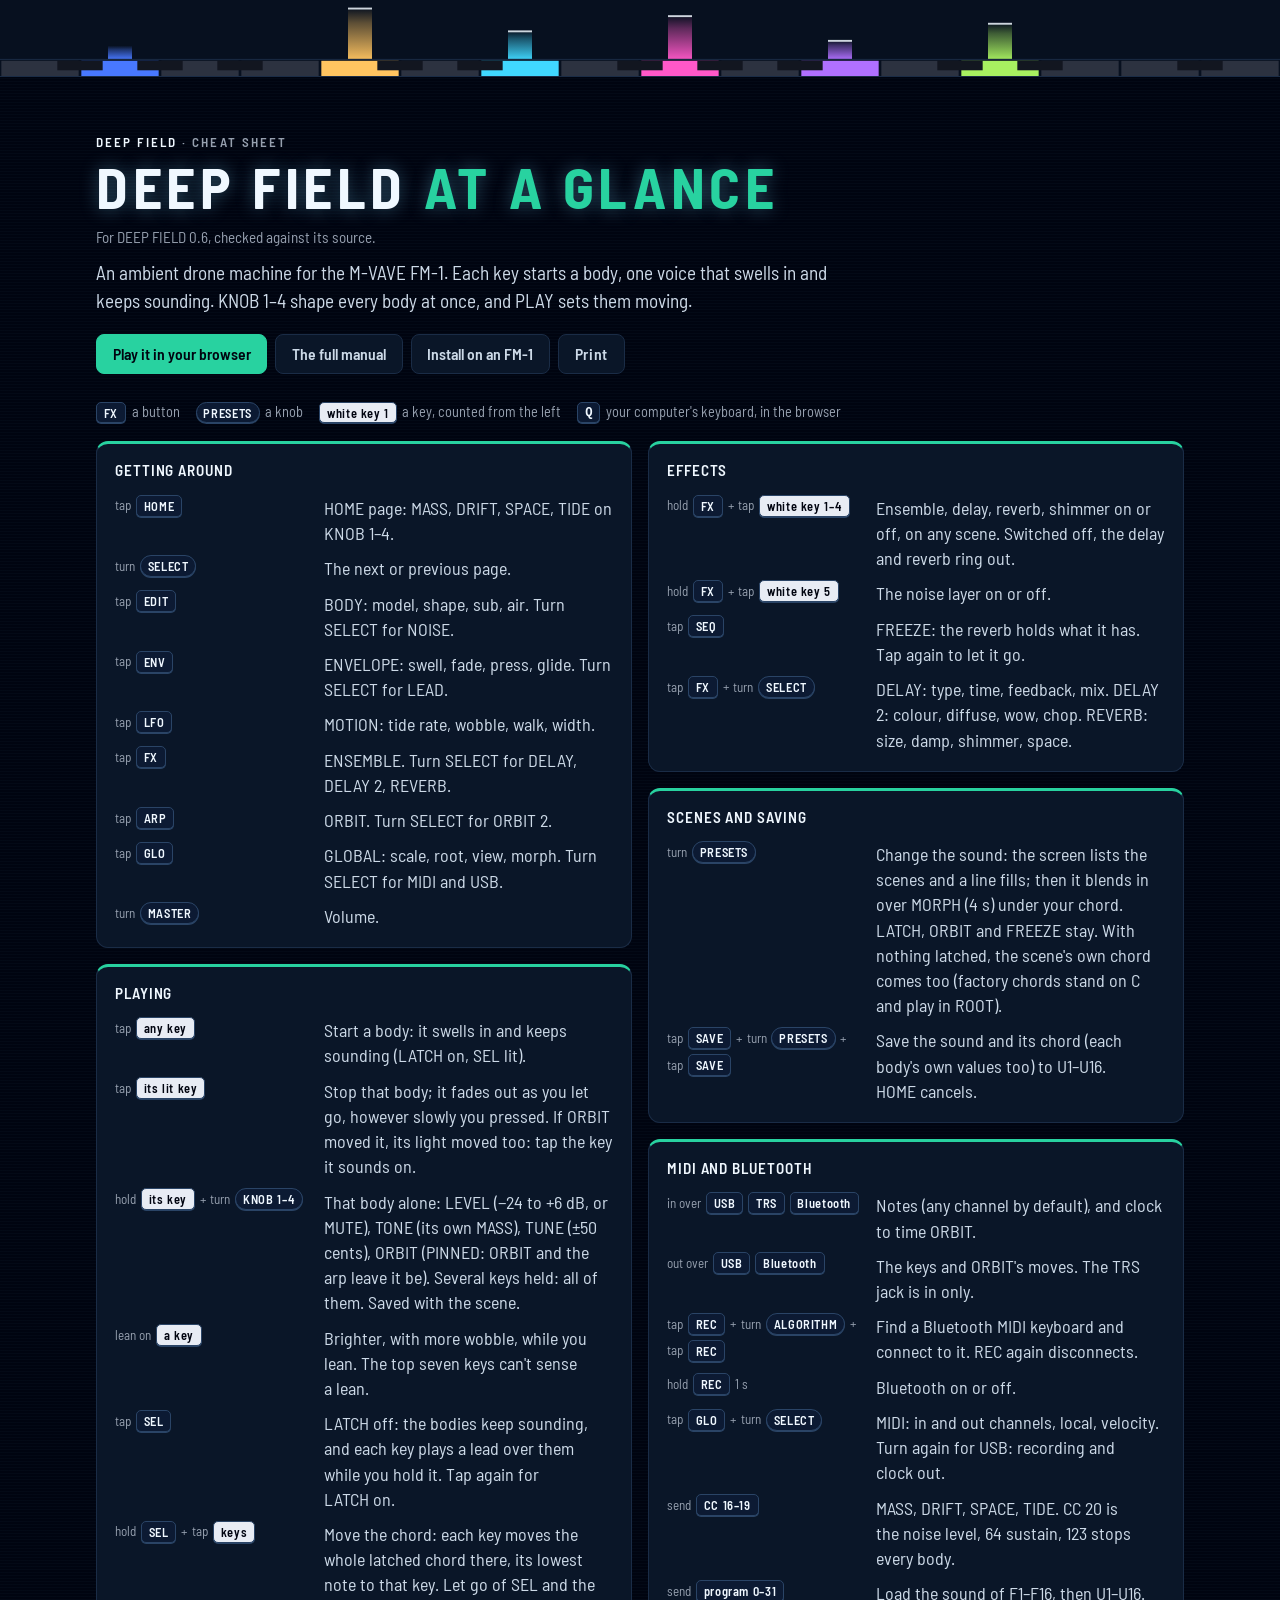
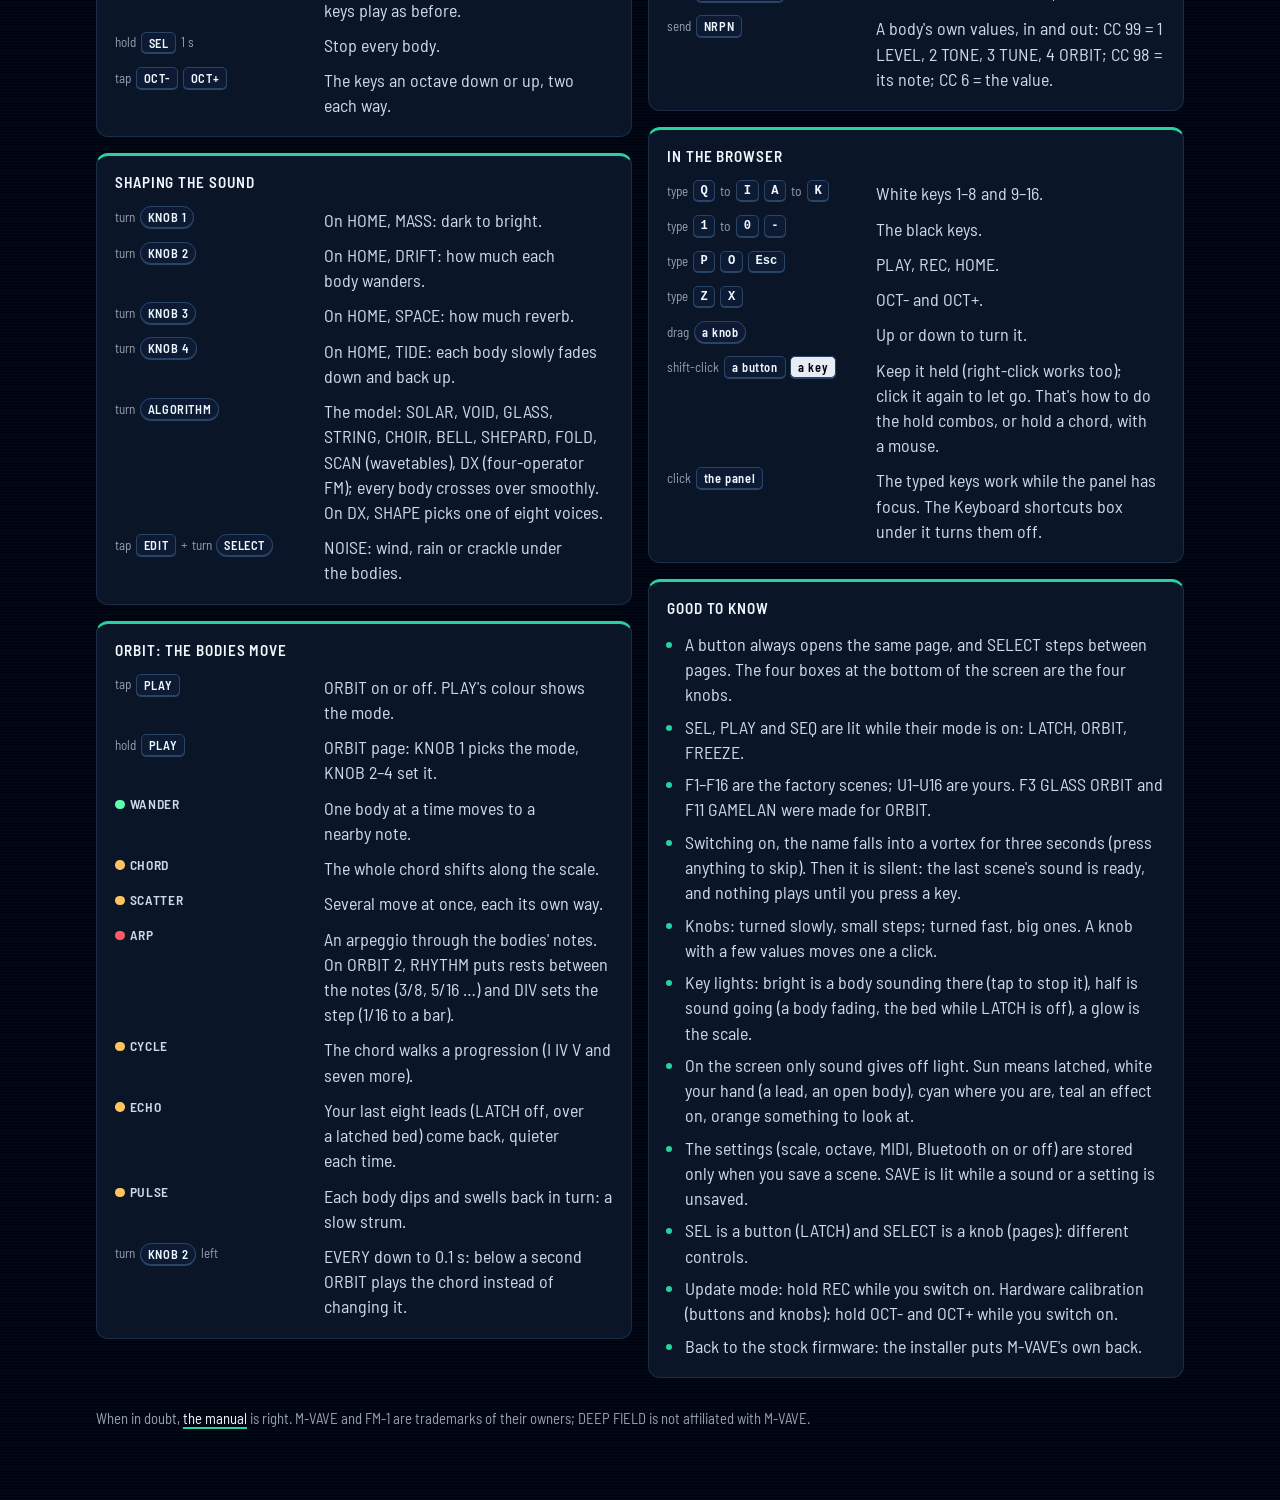
==== cheatsheet/index.html @ 951371e3 "Site for deepfield 0.6 (from 09384cf)" ====
<!doctype html>
<html lang="en">
<head>
<meta charset="utf-8">
<meta name="viewport" content="width=device-width, initial-scale=1">
<title>DEEP FIELD cheat sheet</title>
<meta name="description" content="Every control of DEEP FIELD, the ambient drone firmware for the M-VAVE FM-1, on one page.">
<link rel="preconnect" href="https://fonts.googleapis.com">
<link rel="preconnect" href="https://fonts.gstatic.com" crossorigin>
<link href="https://fonts.googleapis.com/css2?family=Barlow+Semi+Condensed:wght@400;500;600;700&display=swap" rel="stylesheet">
<style>
:root {
  --ground: #faf4e8; --card: #fffaf1; --ink: #48392f; --muted: #6e5c4b; --rule: #e6dccb; --accent: #b84a1e;
  --cap: #efe5d6; --cap-ink: #3a2c22; --cap-rule: #d6c8b3; --key: #ffffff; --key-ink: #3a2c22;
  --green: #2f8a45; --orange: #c2551f; --red: #b8321f; --focus: #1f6fd1;
  --font: "Barlow Semi Condensed", "Arial Narrow", system-ui, sans-serif;
  color-scheme: light;
}
@media (prefers-color-scheme: dark) {
  :root:not([data-theme="light"]) {
    --ground: #1c1814; --card: #26201b; --ink: #f2e8d8; --muted: #b3a28e; --rule: #3a322a; --accent: #f28a5a;
    --cap: #3a332d; --cap-ink: #f2e8d8; --cap-rule: #514740; --key: #efe2d0; --key-ink: #2a1d14;
    --green: #5cc46a; --orange: #f28a5a; --red: #f0614a; --focus: #79adff;
    color-scheme: dark;
  }
}
:root[data-theme="dark"] {
  --ground: #1c1814; --card: #26201b; --ink: #f2e8d8; --muted: #b3a28e; --rule: #3a322a; --accent: #f28a5a;
  --cap: #3a332d; --cap-ink: #f2e8d8; --cap-rule: #514740; --key: #efe2d0; --key-ink: #2a1d14;
  --green: #5cc46a; --orange: #f28a5a; --red: #f0614a; --focus: #79adff;
  color-scheme: dark;
}
* { box-sizing: border-box; }
body { margin: 0; background: var(--ground); color: var(--ink); font: 400 1.02rem/1.4 var(--font); }
.wrap { max-width: 1120px; margin: 0 auto; padding: 28px 16px 56px; }
a { color: inherit; text-decoration-color: var(--accent); text-decoration-thickness: 2px; text-underline-offset: 3px; }
:focus-visible { outline: 3px solid var(--focus); outline-offset: 2px; }

header { margin-bottom: 28px; }
.eyebrow { margin: 0 0 .4rem; font-weight: 600; font-size: .82rem; letter-spacing: .16em; text-transform: uppercase; color: var(--muted); }
.eyebrow a { text-decoration: none; }
.eyebrow a:hover { color: var(--accent); }
h1 { margin: 0; font-weight: 700; font-size: clamp(2.2rem, 6vw, 3.6rem); line-height: 1; letter-spacing: .01em; text-wrap: balance; }
h1 span { color: var(--accent); }
.for { margin: .7rem 0 0; color: var(--muted); font-size: .95rem; }
.lede { margin: .7rem 0 0; max-width: 46rem; font-size: 1.2rem; line-height: 1.45; text-wrap: pretty; }
.actions { display: flex; flex-wrap: wrap; gap: .5rem; margin-top: 1.2rem; }
.actions a, .actions button { font: 600 .98rem/1 var(--font); padding: .7em 1em; border-radius: 8px; border: 1px solid var(--rule);
  background: var(--card); color: var(--ink); text-decoration: none; cursor: pointer; }
.actions a:hover, .actions button:hover { border-color: var(--accent); }
.actions .primary { background: var(--accent); border-color: var(--accent); color: var(--ground); }
.actions .primary:hover { filter: brightness(1.08); }

.sheet { columns: 2 26rem; column-gap: 16px; }
section { break-inside: avoid; display: inline-block; width: 100%; margin: 0 0 16px; padding: 16px 18px 18px;
  background: var(--card); border: 1px solid var(--rule); border-top: 3px solid var(--accent); border-radius: 12px; }
h2 { margin: 0 0 .8rem; font-weight: 700; font-size: .95rem; letter-spacing: .14em; text-transform: uppercase; color: var(--accent); }
dl { display: grid; grid-template-columns: minmax(0, 2fr) minmax(0, 3fr); gap: .55rem 1rem; margin: 0; }
dt { display: flex; flex-wrap: wrap; align-items: center; align-content: start; gap: .3rem; }
dd { margin: 0; padding-top: .08rem; text-wrap: pretty; }
.v { font-size: .82rem; color: var(--muted); }
.p { color: var(--muted); font-size: .85rem; }
.c { display: inline-block; font: 600 .78rem/1 var(--font); letter-spacing: .05em; padding: .32em .55em .28em; white-space: nowrap;
  background: var(--cap); color: var(--cap-ink); border: 1px solid var(--cap-rule); border-radius: 5px; box-shadow: 0 1px 0 var(--cap-rule); }
.c.k { border-radius: 999px; }
.c.w { background: var(--key); color: var(--key-ink); border-color: var(--cap-rule); }
.c.pc { font: 600 .76rem/1 ui-monospace, Menlo, Consolas, monospace; letter-spacing: 0; }
.dot { display: inline-block; width: .7em; height: .7em; border-radius: 50%; margin-right: .1em; }
.dot.g { background: var(--green); } .dot.o { background: var(--orange); } .dot.r { background: var(--red); }
.mode { font-weight: 600; font-size: .85rem; letter-spacing: .05em; }
ul.notes { margin: 0; padding-left: 1.1rem; display: grid; gap: .45rem; }
ul.notes li::marker { color: var(--accent); }
.legend { display: flex; flex-wrap: wrap; gap: .4rem 1rem; align-items: center; margin: 0 0 18px; color: var(--muted); font-size: .9rem; }
.nw { white-space: nowrap; }
.legend span { display: inline-flex; align-items: center; gap: .35rem; }
footer { margin-top: 8px; color: var(--muted); font-size: .92rem; }

@media (max-width: 460px) {
  dl { grid-template-columns: minmax(0, 1fr); gap: .2rem; }
  dd { margin-bottom: .55rem; }
}
@media print {
  :root, :root:not([data-theme="light"]) {
    --ground: #fff; --card: #fff; --ink: #1d1611; --muted: #5a4a3c; --rule: #cfc4b4; --accent: #a8431b;
    --cap: #f1ebe2; --cap-ink: #1d1611; --cap-rule: #b9ab97; --key: #fff; --key-ink: #1d1611;
    --green: #2f8a45; --orange: #c2551f; --red: #b8321f; color-scheme: light;
  }
  @page { margin: 10mm; }
  html { font-size: 7.3pt; }
  body { font-size: 1rem; line-height: 1.22; }
  .browser { display: none; }
  .wrap { max-width: none; padding: 0; }
  header { margin-bottom: 10px; }
  h1 { font-size: 20pt; }
  .lede { font-size: 9.5pt; margin-top: .3rem; }
  .for { margin-top: .3rem; }
  .actions, .legend { display: none; }
  .sheet { columns: 2; column-gap: 10px; }
  section { padding: 6px 9px 7px; margin-bottom: 6px; border-radius: 6px; border-top-width: 2px; }
  h2 { font-size: 8pt; margin-bottom: .3rem; }
  dl { grid-template-columns: minmax(0, 2fr) minmax(0, 3fr); gap: .18rem .6rem; }
  ul.notes { gap: .2rem; }
  .c { box-shadow: none; }
  footer { font-size: 8pt; }
}
</style>
<style id="phosphor">
/* PHOSPHOR: DEEP FIELD's site in the unit's own screen. The colours are ui.c's (C_SKY ground, C_TEXT cyan, C_LABEL,
   C_RULE, C_BRIGHT, C_FX_ON teal, the body hues), the type its Barlow Semi Condensed; a strip of keys with beams
   rising heads every page. tools/site_theme.py puts this in every page of the built site, after the page's own
   styles, so it sets each page's colour variables (fm1-base's manual and front page, installer and emulator, and
   the cheat sheet) whatever the visitor's light or dark setting. */
@import url("https://fonts.googleapis.com/css2?family=Barlow+Semi+Condensed:ital,wght@0,400;0,500;0,600;0,700;1,400&display=swap");

:root, :root:not([data-theme]), :root[data-theme], :root:not([data-theme="light"]) {
  --pf-sky: #000410; --pf-band: #07101f; --pf-card: #0a1628; --pf-rule: #1a2c46; --pf-rule-hi: #2a4466;
  --pf-text: #cddae8; --pf-label: #96a0af; --pf-cyan: #78d7ff; --pf-bright: #f0f8ff; --pf-teal: #28d2a0;
  --pf-sun: #ffc460; --pf-magenta: #ff60d0; --pf-violet: #a878ff; --pf-warn: #ff9646;
  --pf-font: "Barlow Semi Condensed", "Arial Narrow", system-ui, sans-serif;
  /* fm1-base's manual and front page */
  --paper: var(--pf-sky) !important; --sheet: var(--pf-card) !important; --rule: var(--pf-rule) !important;
  --ink: var(--pf-text) !important; --muted: var(--pf-label) !important; --hot: var(--pf-sun) !important;
  --hot-t: rgba(40, 210, 160, .16) !important; --hot-ink: var(--pf-teal) !important;
  --cool: var(--pf-violet) !important; --cool-t: rgba(168, 120, 255, .12) !important;
  /* the installer */
  --bg: var(--pf-sky) !important; --fg: var(--pf-text) !important; --dim: var(--pf-label) !important;
  --accent: var(--pf-teal) !important; --on-accent: var(--pf-sky) !important; --bad: var(--pf-warn) !important;
  --focus: var(--pf-cyan) !important;
  /* the emulator and the cheat sheet */
  --ground: var(--pf-sky) !important; --card: var(--pf-card) !important; --teal: var(--pf-teal) !important;
  --cap: #0c1a33 !important; --cap-ink: var(--pf-bright) !important; --cap-rule: var(--pf-rule-hi) !important;
  --key: #e8ecf4 !important; --key-ink: var(--pf-sky) !important;
  --green: #60ffb0 !important; --orange: var(--pf-sun) !important; --red: #ff5a64 !important;
  --font: var(--pf-font) !important;
  color-scheme: dark !important;
}

html { background: var(--pf-sky); }
body {
  font-family: var(--pf-font) !important; font-size: 18px; color: var(--pf-text);
  background-color: var(--pf-sky) !important;
  background-image: repeating-linear-gradient(to bottom, rgba(120, 215, 255, .022) 0 1px, transparent 1px 3px) !important;
  padding-top: 0 !important; overflow-x: clip;
}
body::before {                           /* the keys strip with beams rising, as on the unit's BEAMS view; edge to edge
                                          * whatever the page's own padding */
  content: ""; display: block; height: 76px; margin: 0 calc(50% - 50vw) 28px;
  background: var(--pf-band) url("data:image/svg+xml,%3Csvg xmlns=%22http://www.w3.org/2000/svg%22 viewBox=%220 0 960 80%22 preserveAspectRatio=%22none%22%3E%0A%3Cdefs%3E%0A%3ClinearGradient id=%22b4%22 x1=%220%22 y1=%221%22 x2=%220%22 y2=%220%22%3E%3Cstop offset=%220%22 stop-color=%22%23ffc460%22 stop-opacity=%22.95%22/%3E%3Cstop offset=%22.7%22 stop-color=%22%23ffc460%22 stop-opacity=%22.35%22/%3E%3Cstop offset=%221%22 stop-color=%22%23ffc460%22 stop-opacity=%220%22/%3E%3C/linearGradient%3E%0A%3ClinearGradient id=%22b6%22 x1=%220%22 y1=%221%22 x2=%220%22 y2=%220%22%3E%3Cstop offset=%220%22 stop-color=%22%2340d8ff%22 stop-opacity=%22.95%22/%3E%3Cstop offset=%22.7%22 stop-color=%22%2340d8ff%22 stop-opacity=%22.35%22/%3E%3Cstop offset=%221%22 stop-color=%22%2340d8ff%22 stop-opacity=%220%22/%3E%3C/linearGradient%3E%0A%3ClinearGradient id=%22b8%22 x1=%220%22 y1=%221%22 x2=%220%22 y2=%220%22%3E%3Cstop offset=%220%22 stop-color=%22%23ff58c8%22 stop-opacity=%22.95%22/%3E%3Cstop offset=%22.7%22 stop-color=%22%23ff58c8%22 stop-opacity=%22.35%22/%3E%3Cstop offset=%221%22 stop-color=%22%23ff58c8%22 stop-opacity=%220%22/%3E%3C/linearGradient%3E%0A%3ClinearGradient id=%22b10%22 x1=%220%22 y1=%221%22 x2=%220%22 y2=%220%22%3E%3Cstop offset=%220%22 stop-color=%22%23b070ff%22 stop-opacity=%22.95%22/%3E%3Cstop offset=%22.7%22 stop-color=%22%23b070ff%22 stop-opacity=%22.35%22/%3E%3Cstop offset=%221%22 stop-color=%22%23b070ff%22 stop-opacity=%220%22/%3E%3C/linearGradient%3E%0A%3ClinearGradient id=%22b12%22 x1=%220%22 y1=%221%22 x2=%220%22 y2=%220%22%3E%3Cstop offset=%220%22 stop-color=%22%23a8f060%22 stop-opacity=%22.95%22/%3E%3Cstop offset=%22.7%22 stop-color=%22%23a8f060%22 stop-opacity=%22.35%22/%3E%3Cstop offset=%221%22 stop-color=%22%23a8f060%22 stop-opacity=%220%22/%3E%3C/linearGradient%3E%0A%3ClinearGradient id=%22b1%22 x1=%220%22 y1=%221%22 x2=%220%22 y2=%220%22%3E%3Cstop offset=%220%22 stop-color=%22%234878ff%22 stop-opacity=%22.95%22/%3E%3Cstop offset=%22.7%22 stop-color=%22%234878ff%22 stop-opacity=%22.35%22/%3E%3Cstop offset=%221%22 stop-color=%22%234878ff%22 stop-opacity=%220%22/%3E%3C/linearGradient%3E%0A%3C/defs%3E%0A%3Crect x=%221%22 y=%2264%22 width=%2258%22 height=%2216%22 fill=%22%232c3240%22/%3E%0A%3Crect x=%2261%22 y=%2264%22 width=%2258%22 height=%2216%22 fill=%22%234878ff%22/%3E%0A%3Crect x=%22121%22 y=%2264%22 width=%2258%22 height=%2216%22 fill=%22%232c3240%22/%3E%0A%3Crect x=%22181%22 y=%2264%22 width=%2258%22 height=%2216%22 fill=%22%232c3240%22/%3E%0A%3Crect x=%22241%22 y=%2264%22 width=%2258%22 height=%2216%22 fill=%22%23ffc460%22/%3E%0A%3Crect x=%22301%22 y=%2264%22 width=%2258%22 height=%2216%22 fill=%22%232c3240%22/%3E%0A%3Crect x=%22361%22 y=%2264%22 width=%2258%22 height=%2216%22 fill=%22%2340d8ff%22/%3E%0A%3Crect x=%22421%22 y=%2264%22 width=%2258%22 height=%2216%22 fill=%22%232c3240%22/%3E%0A%3Crect x=%22481%22 y=%2264%22 width=%2258%22 height=%2216%22 fill=%22%23ff58c8%22/%3E%0A%3Crect x=%22541%22 y=%2264%22 width=%2258%22 height=%2216%22 fill=%22%232c3240%22/%3E%0A%3Crect x=%22601%22 y=%2264%22 width=%2258%22 height=%2216%22 fill=%22%23b070ff%22/%3E%0A%3Crect x=%22661%22 y=%2264%22 width=%2258%22 height=%2216%22 fill=%22%232c3240%22/%3E%0A%3Crect x=%22721%22 y=%2264%22 width=%2258%22 height=%2216%22 fill=%22%23a8f060%22/%3E%0A%3Crect x=%22781%22 y=%2264%22 width=%2258%22 height=%2216%22 fill=%22%232c3240%22/%3E%0A%3Crect x=%22841%22 y=%2264%22 width=%2258%22 height=%2216%22 fill=%22%232c3240%22/%3E%0A%3Crect x=%22901%22 y=%2264%22 width=%2258%22 height=%2216%22 fill=%22%232c3240%22/%3E%0A%3Crect x=%2243%22 y=%2264%22 width=%2234%22 height=%2210%22 fill=%22%23121620%22/%3E%0A%3Crect x=%22103%22 y=%2264%22 width=%2234%22 height=%2210%22 fill=%22%23121620%22/%3E%0A%3Crect x=%22163%22 y=%2264%22 width=%2234%22 height=%2210%22 fill=%22%23121620%22/%3E%0A%3Crect x=%22283%22 y=%2264%22 width=%2234%22 height=%2210%22 fill=%22%23121620%22/%3E%0A%3Crect x=%22343%22 y=%2264%22 width=%2234%22 height=%2210%22 fill=%22%23121620%22/%3E%0A%3Crect x=%22463%22 y=%2264%22 width=%2234%22 height=%2210%22 fill=%22%23121620%22/%3E%0A%3Crect x=%22523%22 y=%2264%22 width=%2234%22 height=%2210%22 fill=%22%23121620%22/%3E%0A%3Crect x=%22583%22 y=%2264%22 width=%2234%22 height=%2210%22 fill=%22%23121620%22/%3E%0A%3Crect x=%22703%22 y=%2264%22 width=%2234%22 height=%2210%22 fill=%22%23121620%22/%3E%0A%3Crect x=%22763%22 y=%2264%22 width=%2234%22 height=%2210%22 fill=%22%23121620%22/%3E%0A%3Crect x=%22883%22 y=%2264%22 width=%2234%22 height=%2210%22 fill=%22%23121620%22/%3E%0A%3Crect x=%22261.0%22 y=%228%22 width=%2218%22 height=%2254%22 fill=%22url%28%23b4%29%22/%3E%0A%3Crect x=%22261.0%22 y=%228%22 width=%2218%22 height=%222%22 fill=%22%23f0f8ff%22 fill-opacity=%22.85%22/%3E%0A%3Crect x=%22381.0%22 y=%2232%22 width=%2218%22 height=%2230%22 fill=%22url%28%23b6%29%22/%3E%0A%3Crect x=%22381.0%22 y=%2232%22 width=%2218%22 height=%222%22 fill=%22%23f0f8ff%22 fill-opacity=%22.85%22/%3E%0A%3Crect x=%22501.0%22 y=%2216%22 width=%2218%22 height=%2246%22 fill=%22url%28%23b8%29%22/%3E%0A%3Crect x=%22501.0%22 y=%2216%22 width=%2218%22 height=%222%22 fill=%22%23f0f8ff%22 fill-opacity=%22.85%22/%3E%0A%3Crect x=%22621.0%22 y=%2242%22 width=%2218%22 height=%2220%22 fill=%22url%28%23b10%29%22/%3E%0A%3Crect x=%22621.0%22 y=%2242%22 width=%2218%22 height=%222%22 fill=%22%23f0f8ff%22 fill-opacity=%22.85%22/%3E%0A%3Crect x=%22741.0%22 y=%2224%22 width=%2218%22 height=%2238%22 fill=%22url%28%23b12%29%22/%3E%0A%3Crect x=%22741.0%22 y=%2224%22 width=%2218%22 height=%222%22 fill=%22%23f0f8ff%22 fill-opacity=%22.85%22/%3E%0A%3Crect x=%2281.0%22 y=%2248%22 width=%2218%22 height=%2214%22 fill=%22url%28%23b1%29%22/%3E%0A%3Crect x=%220%22 y=%2262%22 width=%22960%22 height=%221%22 fill=%22%231a2c46%22/%3E%0A%3C/svg%3E%0A") center bottom / 100% 100% no-repeat;
  border-bottom: 1px solid var(--pf-rule);
}
::selection { background: rgba(40, 210, 160, .35); color: var(--pf-bright); }

h1, h2, h3 { color: var(--pf-bright); font-family: var(--pf-font); }
h1 { font-weight: 700; letter-spacing: .08em; text-transform: uppercase; text-shadow: 0 0 18px rgba(120, 215, 255, .35); }
h2 { font-weight: 600; letter-spacing: .06em; text-transform: uppercase; border-top-color: var(--pf-rule-hi) !important; }
h2 .num { color: var(--pf-sun); }
h3 { font-weight: 600; letter-spacing: .03em; color: var(--pf-cyan); }
strong { color: var(--pf-bright); }
em { color: var(--pf-cyan); font-style: normal; }
a { color: var(--pf-bright); text-decoration-color: var(--pf-teal); }
a:hover { color: var(--pf-teal); background: none !important; }
li::marker { color: var(--pf-sun); }
code { background: var(--pf-card); color: var(--pf-sun); }
pre { background: var(--pf-card); border: 1px solid var(--pf-rule); }
pre code { color: var(--pf-text); }
th { color: var(--pf-cyan) !important; border-bottom-color: var(--pf-rule-hi) !important; letter-spacing: .1em; }
td { border-bottom-color: var(--pf-rule) !important; }
tr:hover td { background: rgba(120, 215, 255, .03); }
.site, main > a.home { border-bottom-color: var(--pf-rule-hi) !important; }
main > a.home { color: var(--pf-cyan) !important; letter-spacing: .16em; }
.callout { background: var(--cool-t); border-left-color: var(--pf-violet); }
details { background: var(--pf-card); border: 1px solid var(--pf-rule); }
figure.shot img { box-shadow: 0 0 0 1px var(--pf-rule-hi), 0 0 28px rgba(80, 224, 255, .14) !important; }
figcaption { color: var(--pf-label); }

/* the installer: its buttons as the unit's lit FX switch */
button { font-family: var(--pf-font); font-weight: 600; letter-spacing: .04em; }
main > h1 + p, .small { color: var(--pf-label); }
dialog { border: 1px solid var(--pf-rule-hi); }

/* the emulator's Switch on */
.start { background: rgba(0, 4, 16, .62) !important; }
.start button { background: var(--pf-teal) !important; color: var(--pf-sky) !important; }

@media (max-width: 600px) {
  body { font-size: 17px; }
  body::before { height: 56px; margin-bottom: 20px; }
}

@media print {                           /* paper, not the screen: dark ink on white, no strip */
  :root, :root:not([data-theme]), :root[data-theme], :root:not([data-theme="light"]) {
    --pf-sky: #ffffff; --pf-band: #ffffff; --pf-card: #f3f5f8; --pf-rule: #c8d0da; --pf-rule-hi: #8a96a6;
    --pf-text: #10161e; --pf-label: #4a5566; --pf-cyan: #0a5a7a; --pf-bright: #000000; --pf-teal: #0a6a52;
    --pf-sun: #8a5a00; --cap: #ffffff !important; --cap-ink: #10161e !important; --key: #ffffff !important;
    --key-ink: #10161e !important; color-scheme: light !important;
  }
  body { background: #fff !important; }
  body::before { display: none; }
  h1 { text-shadow: none; }
}
</style>
</head>
<body>
<div class="wrap">
<header>
  <p class="eyebrow"><a href="../">DEEP FIELD</a> · Cheat sheet</p>
  <h1>DEEP FIELD <span>at a glance</span></h1>
  <p class="for">For DEEP FIELD 0.6, checked against its source.</p>
  <p class="lede">An ambient drone machine for the <span class="nw">M-VAVE FM-1</span>. Each key starts a body, one voice that
    swells in and keeps sounding. KNOB 1–4 shape every body at once, and PLAY sets them moving.</p>
  <div class="actions">
    <a class="primary" href="../emu/">Play it in your browser</a>
    <a href="../manual/">The full manual</a>
    <a href="../install/">Install on an FM-1</a>
    <button type="button" onclick="window.print()">Print</button>
  </div>
</header>

<p class="legend">
  <span><span class="c">FX</span> a button</span>
  <span><span class="c k">PRESETS</span> a knob</span>
  <span><span class="c w">white key 1</span> a key, counted from the left</span>
  <span><span class="c pc">Q</span> your computer's keyboard, in the browser</span>
</p>

<main class="sheet">

<section>
  <h2>Getting around</h2>
  <dl>
    <dt><span class="v">tap</span><span class="c">HOME</span></dt>
    <dd>HOME page: MASS, DRIFT, SPACE, TIDE on KNOB 1–4.</dd>
    <dt><span class="v">turn</span><span class="c k">SELECT</span></dt>
    <dd>The next or previous page.</dd>
    <dt><span class="v">tap</span><span class="c">EDIT</span></dt>
    <dd>BODY: model, shape, sub, air. Turn SELECT for NOISE.</dd>
    <dt><span class="v">tap</span><span class="c">ENV</span></dt>
    <dd>ENVELOPE: swell, fade, press, glide. Turn SELECT for LEAD.</dd>
    <dt><span class="v">tap</span><span class="c">LFO</span></dt>
    <dd>MOTION: tide rate, wobble, walk, width.</dd>
    <dt><span class="v">tap</span><span class="c">FX</span></dt>
    <dd>ENSEMBLE. Turn SELECT for DELAY, DELAY 2, REVERB.</dd>
    <dt><span class="v">tap</span><span class="c">ARP</span></dt>
    <dd>ORBIT. Turn SELECT for ORBIT 2.</dd>
    <dt><span class="v">tap</span><span class="c">GLO</span></dt>
    <dd>GLOBAL: scale, root, view, morph. Turn SELECT for MIDI and USB.</dd>
    <dt><span class="v">turn</span><span class="c k">MASTER</span></dt>
    <dd>Volume.</dd>
  </dl>
</section>

<section>
  <h2>Playing</h2>
  <dl>
    <dt><span class="v">tap</span><span class="c w">any key</span></dt>
    <dd>Start a body: it swells in and keeps sounding (LATCH on, SEL lit).</dd>
    <dt><span class="v">tap</span><span class="c w">its lit key</span></dt>
    <dd>Stop that body; it fades out as you let go, however slowly you pressed. If ORBIT moved it, its light moved too: tap the key it sounds on.</dd>
    <dt><span class="v">hold</span><span class="c w">its key</span><span class="p">+</span><span class="v">turn</span><span class="c k">KNOB 1–4</span></dt>
    <dd>That body alone: LEVEL (−24 to +6 dB, or MUTE), TONE (its own MASS), TUNE (±50 cents), ORBIT (PINNED: ORBIT and the arp leave it be). Several keys held: all of them. Saved with the scene.</dd>
    <dt><span class="v">lean on</span><span class="c w">a key</span></dt>
    <dd>Brighter, with more wobble, while you lean. The top seven keys can't sense a lean.</dd>
    <dt><span class="v">tap</span><span class="c">SEL</span></dt>
    <dd>LATCH off: the bodies keep sounding, and each key plays a lead over them while you hold it. Tap again for LATCH on.</dd>
    <dt><span class="v">hold</span><span class="c">SEL</span><span class="p">+</span><span class="v">tap</span><span class="c w">keys</span></dt>
    <dd>Move the chord: each key moves the whole latched chord there, its lowest note to that key. Let go of SEL and the keys play as before.</dd>
    <dt><span class="v">hold</span><span class="c">SEL</span><span class="v">1 s</span></dt>
    <dd>Stop every body.</dd>
    <dt><span class="v">tap</span><span class="c">OCT-</span><span class="c">OCT+</span></dt>
    <dd>The keys an octave down or up, two each way.</dd>
  </dl>
</section>

<section>
  <h2>Shaping the sound</h2>
  <dl>
    <dt><span class="v">turn</span><span class="c k">KNOB 1</span></dt>
    <dd>On HOME, MASS: dark to bright.</dd>
    <dt><span class="v">turn</span><span class="c k">KNOB 2</span></dt>
    <dd>On HOME, DRIFT: how much each body wanders.</dd>
    <dt><span class="v">turn</span><span class="c k">KNOB 3</span></dt>
    <dd>On HOME, SPACE: how much reverb.</dd>
    <dt><span class="v">turn</span><span class="c k">KNOB 4</span></dt>
    <dd>On HOME, TIDE: each body slowly fades down and back up.</dd>
    <dt><span class="v">turn</span><span class="c k">ALGORITHM</span></dt>
    <dd>The model: SOLAR, VOID, GLASS, STRING, CHOIR, BELL, SHEPARD, FOLD, SCAN (wavetables), DX (four-operator FM); every body crosses over smoothly. On DX, SHAPE picks one of eight voices.</dd>
    <dt><span class="v">tap</span><span class="c">EDIT</span><span class="p">+</span><span class="v">turn</span><span class="c k">SELECT</span></dt>
    <dd>NOISE: wind, rain or crackle under the bodies.</dd>
  </dl>
</section>

<section>
  <h2>Orbit: the bodies move</h2>
  <dl>
    <dt><span class="v">tap</span><span class="c">PLAY</span></dt>
    <dd>ORBIT on or off. PLAY's colour shows the mode.</dd>
    <dt><span class="v">hold</span><span class="c">PLAY</span></dt>
    <dd>ORBIT page: KNOB 1 picks the mode, KNOB 2–4 set it.</dd>
    <dt><span class="mode"><span class="dot g"></span> WANDER</span></dt>
    <dd>One body at a time moves to a nearby note.</dd>
    <dt><span class="mode"><span class="dot o"></span> CHORD</span></dt>
    <dd>The whole chord shifts along the scale.</dd>
    <dt><span class="mode"><span class="dot o"></span> SCATTER</span></dt>
    <dd>Several move at once, each its own way.</dd>
    <dt><span class="mode"><span class="dot r"></span> ARP</span></dt>
    <dd>An arpeggio through the bodies' notes. On ORBIT 2, RHYTHM puts rests between the notes (3/8, 5/16 …) and DIV sets the step (1/16 to a bar).</dd>
    <dt><span class="mode"><span class="dot o"></span> CYCLE</span></dt>
    <dd>The chord walks a progression (I IV V and seven more).</dd>
    <dt><span class="mode"><span class="dot o"></span> ECHO</span></dt>
    <dd>Your last eight leads (LATCH off, over a latched bed) come back, quieter each time.</dd>
    <dt><span class="mode"><span class="dot o"></span> PULSE</span></dt>
    <dd>Each body dips and swells back in turn: a slow strum.</dd>
    <dt><span class="v">turn</span><span class="c k">KNOB 2</span><span class="v">left</span></dt>
    <dd>EVERY down to 0.1 s: below a second ORBIT plays the chord instead of changing it.</dd>
  </dl>
</section>

<section>
  <h2>Effects</h2>
  <dl>
    <dt><span class="v">hold</span><span class="c">FX</span><span class="p">+</span><span class="v">tap</span><span class="c w">white key 1–4</span></dt>
    <dd>Ensemble, delay, reverb, shimmer on or off, on any scene. Switched off, the delay and reverb ring out.</dd>
    <dt><span class="v">hold</span><span class="c">FX</span><span class="p">+</span><span class="v">tap</span><span class="c w">white key 5</span></dt>
    <dd>The noise layer on or off.</dd>
    <dt><span class="v">tap</span><span class="c">SEQ</span></dt>
    <dd>FREEZE: the reverb holds what it has. Tap again to let it go.</dd>
    <dt><span class="v">tap</span><span class="c">FX</span><span class="p">+</span><span class="v">turn</span><span class="c k">SELECT</span></dt>
    <dd>DELAY: type, time, feedback, mix. DELAY 2: colour, diffuse, wow, chop. REVERB: size, damp, shimmer, space.</dd>
  </dl>
</section>

<section>
  <h2>Scenes and saving</h2>
  <dl>
    <dt><span class="v">turn</span><span class="c k">PRESETS</span></dt>
    <dd>Change the sound: the screen lists the scenes and a line fills; then it blends in over MORPH (4 s) under your chord. LATCH, ORBIT and FREEZE stay. With nothing latched, the scene's own chord comes too (factory chords stand on C and play in ROOT).</dd>
    <dt><span class="v">tap</span><span class="c">SAVE</span><span class="p">+</span><span class="v">turn</span><span class="c k">PRESETS</span><span class="p">+</span><span class="v">tap</span><span class="c">SAVE</span></dt>
    <dd>Save the sound and its chord (each body's own values too) to U1–U16. HOME cancels.</dd>
  </dl>
</section>

<section>
  <h2>MIDI and Bluetooth</h2>
  <dl>
    <dt><span class="v">in over</span><span class="c">USB</span><span class="c">TRS</span><span class="c">Bluetooth</span></dt>
    <dd>Notes (any channel by default), and clock to time ORBIT.</dd>
    <dt><span class="v">out over</span><span class="c">USB</span><span class="c">Bluetooth</span></dt>
    <dd>The keys and ORBIT's moves. The TRS jack is in only.</dd>
    <dt><span class="v">tap</span><span class="c">REC</span><span class="p">+</span><span class="v">turn</span><span class="c k">ALGORITHM</span><span class="p">+</span><span class="v">tap</span><span class="c">REC</span></dt>
    <dd>Find a Bluetooth MIDI keyboard and connect to it. REC again disconnects.</dd>
    <dt><span class="v">hold</span><span class="c">REC</span><span class="v">1 s</span></dt>
    <dd>Bluetooth on or off.</dd>
    <dt><span class="v">tap</span><span class="c">GLO</span><span class="p">+</span><span class="v">turn</span><span class="c k">SELECT</span></dt>
    <dd>MIDI: in and out channels, local, velocity. Turn again for USB: recording and clock out.</dd>
    <dt><span class="v">send</span><span class="c">CC 16–19</span></dt>
    <dd>MASS, DRIFT, SPACE, TIDE. CC 20 is the noise level, 64 sustain, 123 stops every body.</dd>
    <dt><span class="v">send</span><span class="c">program 0–31</span></dt>
    <dd>Load the sound of F1–F16, then U1–U16.</dd>
    <dt><span class="v">send</span><span class="c">NRPN</span></dt>
    <dd>A body's own values, in and out: CC 99 = 1 LEVEL, 2 TONE, 3 TUNE, 4 ORBIT; CC 98 = its note; CC 6 = the value.</dd>
  </dl>
</section>

<section class="browser">
  <h2>In the browser</h2>
  <dl>
    <dt><span class="v">type</span><span class="c pc">Q</span><span class="p">to</span><span class="c pc">I</span><span class="c pc">A</span><span class="p">to</span><span class="c pc">K</span></dt>
    <dd>White keys 1–8 and 9–16.</dd>
    <dt><span class="v">type</span><span class="c pc">1</span><span class="p">to</span><span class="c pc">0</span><span class="c pc">-</span></dt>
    <dd>The black keys.</dd>
    <dt><span class="v">type</span><span class="c pc">P</span><span class="c pc">O</span><span class="c pc">Esc</span></dt>
    <dd>PLAY, REC, HOME.</dd>
    <dt><span class="v">type</span><span class="c pc">Z</span><span class="c pc">X</span></dt>
    <dd>OCT- and OCT+.</dd>
    <dt><span class="v">drag</span><span class="c k">a knob</span></dt>
    <dd>Up or down to turn it.</dd>
    <dt><span class="v">shift-click</span><span class="c">a button</span><span class="c w">a key</span></dt>
    <dd>Keep it held (right-click works too); click it again to let go. That's how to do the hold combos, or hold a chord, with a mouse.</dd>
    <dt><span class="v">click</span><span class="c">the panel</span></dt>
    <dd>The typed keys work while the panel has focus. The Keyboard shortcuts box under it turns them off.</dd>
  </dl>
</section>

<section>
  <h2>Good to know</h2>
  <ul class="notes">
    <li>A button always opens the same page, and SELECT steps between pages. The four boxes at the bottom of the screen are the four knobs.</li>
    <li>SEL, PLAY and SEQ are lit while their mode is on: LATCH, ORBIT, FREEZE.</li>
    <li>F1–F16 are the factory scenes; U1–U16 are yours. F3 GLASS ORBIT and F11 GAMELAN were made for ORBIT.</li>
    <li>Switching on, the name falls into a vortex for three seconds (press anything to skip). Then it is silent: the last scene's sound is ready, and nothing plays until you press a key.</li>
    <li>Knobs: turned slowly, small steps; turned fast, big ones. A knob with a few values moves one a click.</li>
    <li>Key lights: bright is a body sounding there (tap to stop it), half is sound going (a body fading, the bed while LATCH is off), a glow is the scale.</li>
    <li>On the screen only sound gives off light. Sun means latched, white your hand (a lead, an open body), cyan where you are, teal an effect on, orange something to look at.</li>
    <li>The settings (scale, octave, MIDI, Bluetooth on or off) are stored only when you save a scene. SAVE is lit while a sound or a setting is unsaved.</li>
    <li>SEL is a button (LATCH) and SELECT is a knob (pages): different controls.</li>
    <li>Update mode: hold REC while you switch on. Hardware calibration (buttons and knobs): hold OCT- and OCT+ while you switch on.</li>
    <li>Back to the stock firmware: the installer puts M-VAVE's own back.</li>
  </ul>
</section>

</main>

<footer>
  <p>When in doubt, <a href="../manual/">the manual</a> is right. M-VAVE and FM-1 are trademarks of their owners; DEEP FIELD is not affiliated with M-VAVE.</p>
</footer>
</div>
</body>
</html>
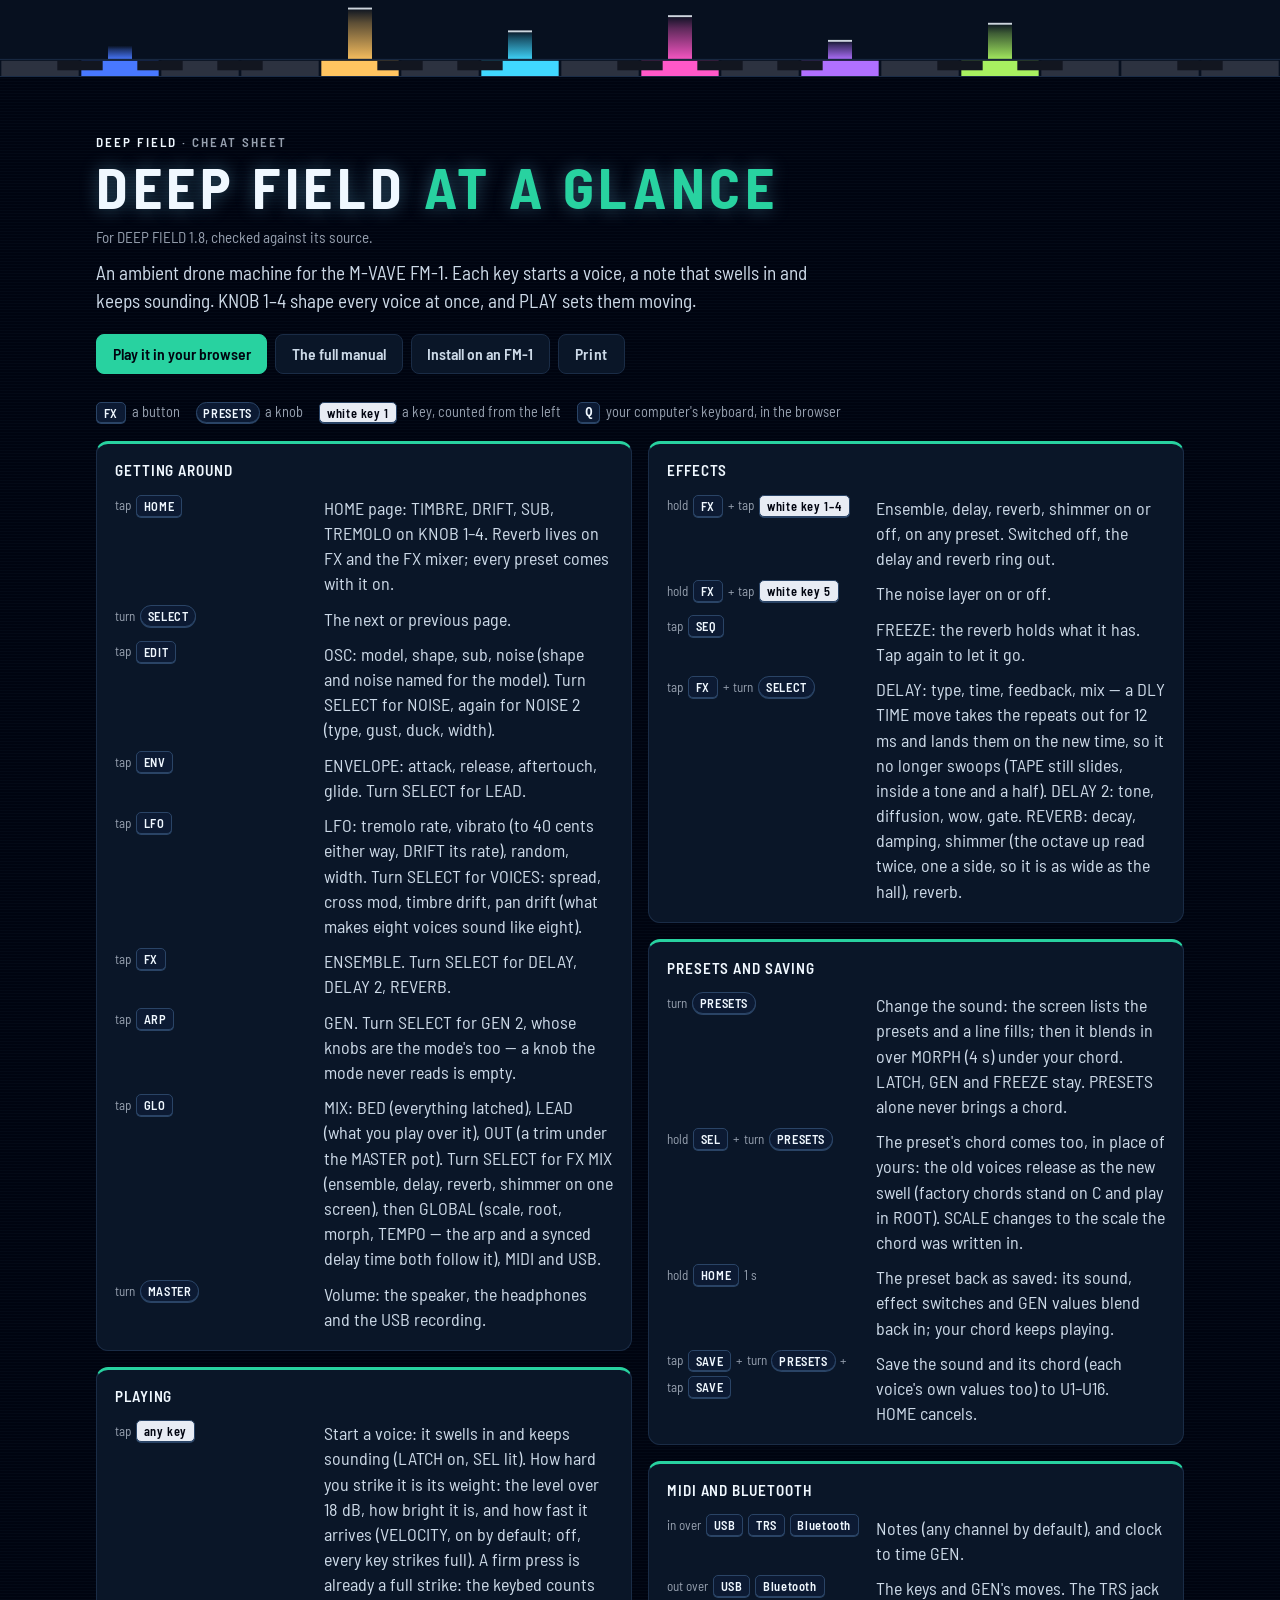
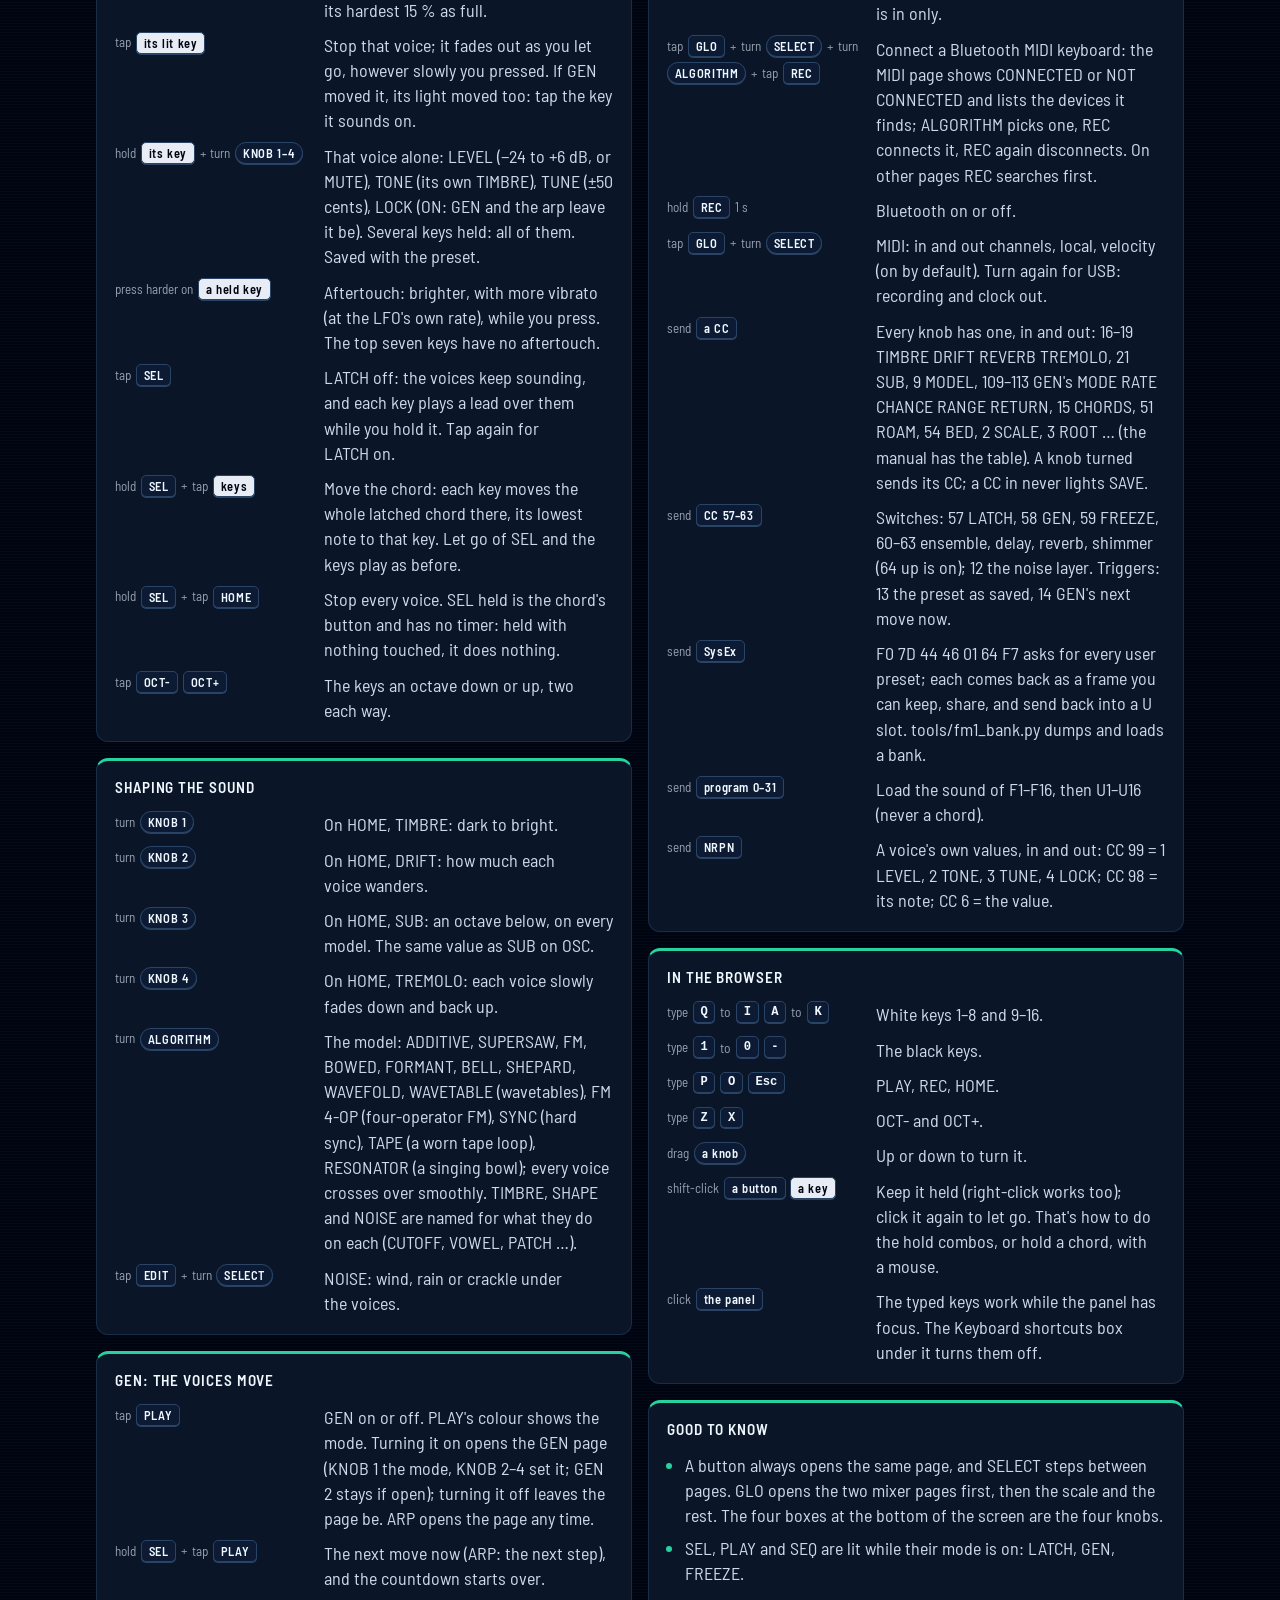
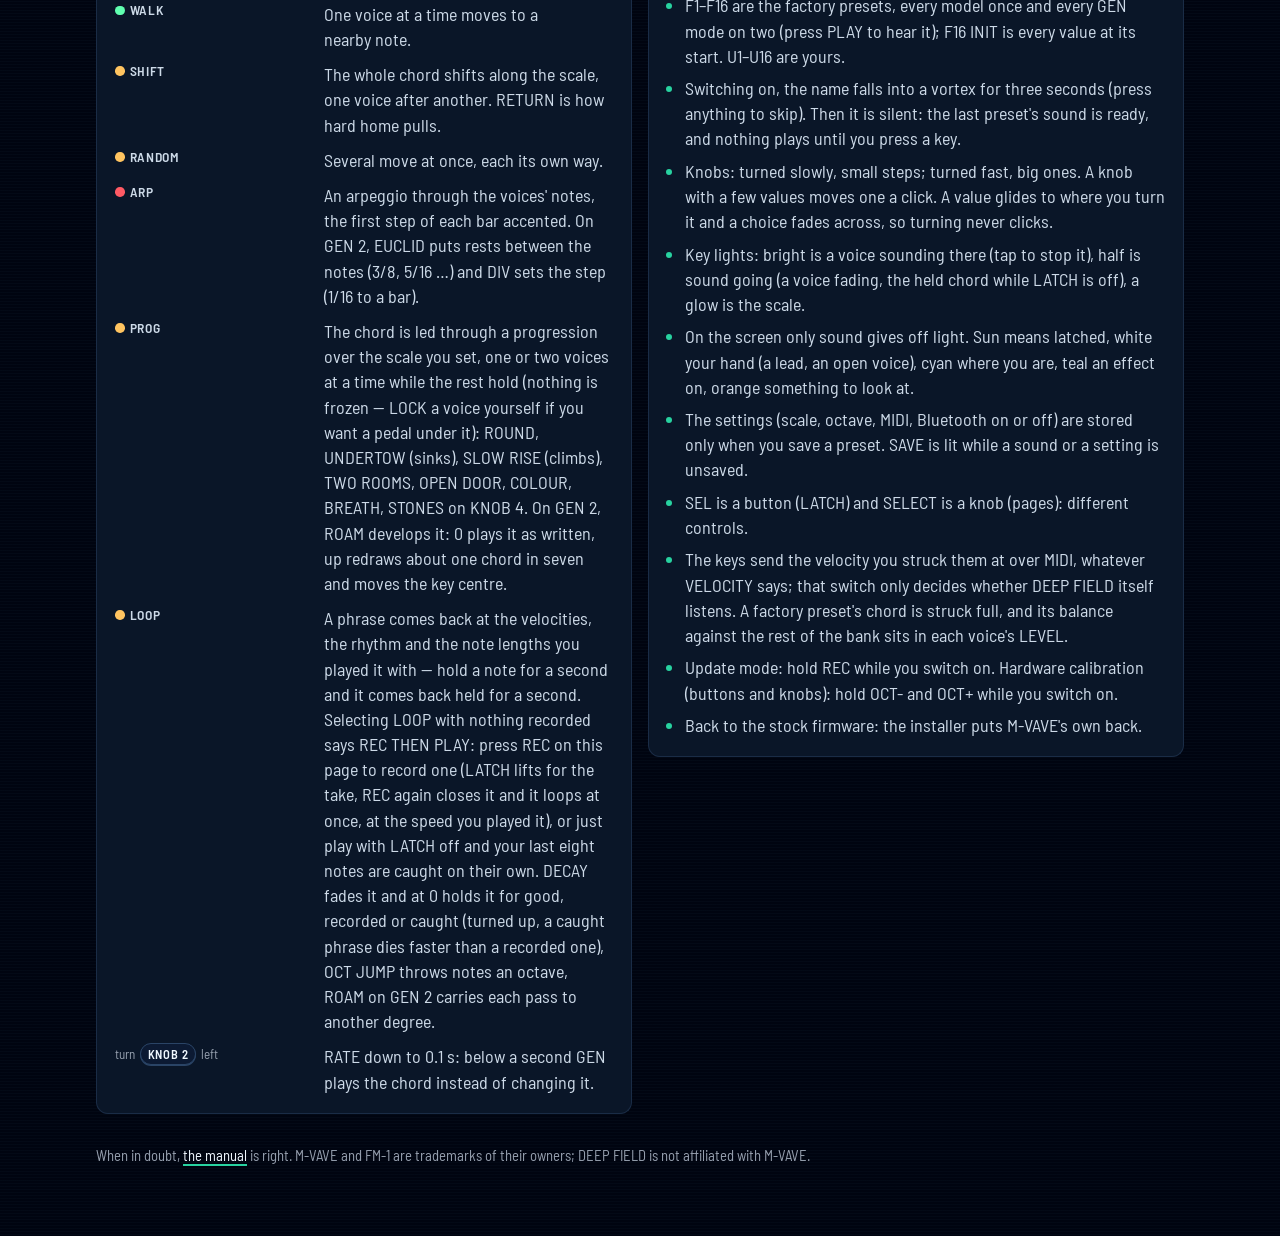
==== commit 8a317c88: "Site for deepfield 1.8 (from 2255f98)" ====
--- a/cheatsheet/index.html
+++ b/cheatsheet/index.html
@@ -205,9 +205,9 @@
 <header>
   <p class="eyebrow"><a href="../">DEEP FIELD</a> · Cheat sheet</p>
   <h1>DEEP FIELD <span>at a glance</span></h1>
-  <p class="for">For DEEP FIELD 0.6, checked against its source.</p>
-  <p class="lede">An ambient drone machine for the <span class="nw">M-VAVE FM-1</span>. Each key starts a body, one voice that
-    swells in and keeps sounding. KNOB 1–4 shape every body at once, and PLAY sets them moving.</p>
+  <p class="for">For DEEP FIELD 1.8, checked against its source.</p>
+  <p class="lede">An ambient drone machine for the <span class="nw">M-VAVE FM-1</span>. Each key starts a voice, a note that
+    swells in and keeps sounding. KNOB 1–4 shape every voice at once, and PLAY sets them moving.</p>
   <div class="actions">
     <a class="primary" href="../emu/">Play it in your browser</a>
     <a href="../manual/">The full manual</a>
@@ -229,23 +229,23 @@
   <h2>Getting around</h2>
   <dl>
     <dt><span class="v">tap</span><span class="c">HOME</span></dt>
-    <dd>HOME page: MASS, DRIFT, SPACE, TIDE on KNOB 1–4.</dd>
+    <dd>HOME page: TIMBRE, DRIFT, SUB, TREMOLO on KNOB 1&ndash;4. Reverb lives on FX and the FX mixer; every preset comes with it on.</dd>
     <dt><span class="v">turn</span><span class="c k">SELECT</span></dt>
     <dd>The next or previous page.</dd>
     <dt><span class="v">tap</span><span class="c">EDIT</span></dt>
-    <dd>BODY: model, shape, sub, air. Turn SELECT for NOISE.</dd>
+    <dd>OSC: model, shape, sub, noise (shape and noise named for the model). Turn SELECT for NOISE, again for NOISE 2 (type, gust, duck, width).</dd>
     <dt><span class="v">tap</span><span class="c">ENV</span></dt>
-    <dd>ENVELOPE: swell, fade, press, glide. Turn SELECT for LEAD.</dd>
+    <dd>ENVELOPE: attack, release, aftertouch, glide. Turn SELECT for LEAD.</dd>
     <dt><span class="v">tap</span><span class="c">LFO</span></dt>
-    <dd>MOTION: tide rate, wobble, walk, width.</dd>
+    <dd>LFO: tremolo rate, vibrato (to 40 cents either way, DRIFT its rate), random, width. Turn SELECT for VOICES: spread, cross mod, timbre drift, pan drift (what makes eight voices sound like eight).</dd>
     <dt><span class="v">tap</span><span class="c">FX</span></dt>
     <dd>ENSEMBLE. Turn SELECT for DELAY, DELAY 2, REVERB.</dd>
     <dt><span class="v">tap</span><span class="c">ARP</span></dt>
-    <dd>ORBIT. Turn SELECT for ORBIT 2.</dd>
+    <dd>GEN. Turn SELECT for GEN 2, whose knobs are the mode's too &mdash; a knob the mode never reads is empty.</dd>
     <dt><span class="v">tap</span><span class="c">GLO</span></dt>
-    <dd>GLOBAL: scale, root, view, morph. Turn SELECT for MIDI and USB.</dd>
+    <dd>MIX: BED (everything latched), LEAD (what you play over it), OUT (a trim under the MASTER pot). Turn SELECT for FX MIX (ensemble, delay, reverb, shimmer on one screen), then GLOBAL (scale, root, morph, TEMPO &mdash; the arp and a synced delay time both follow it), MIDI and USB.</dd>
     <dt><span class="v">turn</span><span class="c k">MASTER</span></dt>
-    <dd>Volume.</dd>
+    <dd>Volume: the speaker, the headphones and the USB recording.</dd>
   </dl>
 </section>
 
@@ -253,19 +253,19 @@
   <h2>Playing</h2>
   <dl>
     <dt><span class="v">tap</span><span class="c w">any key</span></dt>
-    <dd>Start a body: it swells in and keeps sounding (LATCH on, SEL lit).</dd>
+    <dd>Start a voice: it swells in and keeps sounding (LATCH on, SEL lit). How hard you strike it is its weight: the level over 18&nbsp;dB, how bright it is, and how fast it arrives (VELOCITY, on by default; off, every key strikes full). A firm press is already a full strike: the keybed counts its hardest 15 % as full.</dd>
     <dt><span class="v">tap</span><span class="c w">its lit key</span></dt>
-    <dd>Stop that body; it fades out as you let go, however slowly you pressed. If ORBIT moved it, its light moved too: tap the key it sounds on.</dd>
+    <dd>Stop that voice; it fades out as you let go, however slowly you pressed. If GEN moved it, its light moved too: tap the key it sounds on.</dd>
     <dt><span class="v">hold</span><span class="c w">its key</span><span class="p">+</span><span class="v">turn</span><span class="c k">KNOB 1–4</span></dt>
-    <dd>That body alone: LEVEL (−24 to +6 dB, or MUTE), TONE (its own MASS), TUNE (±50 cents), ORBIT (PINNED: ORBIT and the arp leave it be). Several keys held: all of them. Saved with the scene.</dd>
-    <dt><span class="v">lean on</span><span class="c w">a key</span></dt>
-    <dd>Brighter, with more wobble, while you lean. The top seven keys can't sense a lean.</dd>
+    <dd>That voice alone: LEVEL (−24 to +6 dB, or MUTE), TONE (its own TIMBRE), TUNE (±50 cents), LOCK (ON: GEN and the arp leave it be). Several keys held: all of them. Saved with the preset.</dd>
+    <dt><span class="v">press harder on</span><span class="c w">a held key</span></dt>
+    <dd>Aftertouch: brighter, with more vibrato (at the LFO's own rate), while you press. The top seven keys have no aftertouch.</dd>
     <dt><span class="v">tap</span><span class="c">SEL</span></dt>
-    <dd>LATCH off: the bodies keep sounding, and each key plays a lead over them while you hold it. Tap again for LATCH on.</dd>
+    <dd>LATCH off: the voices keep sounding, and each key plays a lead over them while you hold it. Tap again for LATCH on.</dd>
     <dt><span class="v">hold</span><span class="c">SEL</span><span class="p">+</span><span class="v">tap</span><span class="c w">keys</span></dt>
     <dd>Move the chord: each key moves the whole latched chord there, its lowest note to that key. Let go of SEL and the keys play as before.</dd>
-    <dt><span class="v">hold</span><span class="c">SEL</span><span class="v">1 s</span></dt>
-    <dd>Stop every body.</dd>
+    <dt><span class="v">hold</span><span class="c">SEL</span><span class="p">+</span><span class="v">tap</span><span class="c">HOME</span></dt>
+    <dd>Stop every voice. SEL held is the chord's button and has no timer: held with nothing touched, it does nothing.</dd>
     <dt><span class="v">tap</span><span class="c">OCT-</span><span class="c">OCT+</span></dt>
     <dd>The keys an octave down or up, two each way.</dd>
   </dl>
@@ -275,43 +275,41 @@
   <h2>Shaping the sound</h2>
   <dl>
     <dt><span class="v">turn</span><span class="c k">KNOB 1</span></dt>
-    <dd>On HOME, MASS: dark to bright.</dd>
+    <dd>On HOME, TIMBRE: dark to bright.</dd>
     <dt><span class="v">turn</span><span class="c k">KNOB 2</span></dt>
-    <dd>On HOME, DRIFT: how much each body wanders.</dd>
+    <dd>On HOME, DRIFT: how much each voice wanders.</dd>
     <dt><span class="v">turn</span><span class="c k">KNOB 3</span></dt>
-    <dd>On HOME, SPACE: how much reverb.</dd>
+    <dd>On HOME, SUB: an octave below, on every model. The same value as SUB on OSC.</dd>
     <dt><span class="v">turn</span><span class="c k">KNOB 4</span></dt>
-    <dd>On HOME, TIDE: each body slowly fades down and back up.</dd>
+    <dd>On HOME, TREMOLO: each voice slowly fades down and back up.</dd>
     <dt><span class="v">turn</span><span class="c k">ALGORITHM</span></dt>
-    <dd>The model: SOLAR, VOID, GLASS, STRING, CHOIR, BELL, SHEPARD, FOLD, SCAN (wavetables), DX (four-operator FM); every body crosses over smoothly. On DX, SHAPE picks one of eight voices.</dd>
+    <dd>The model: ADDITIVE, SUPERSAW, FM, BOWED, FORMANT, BELL, SHEPARD, WAVEFOLD, WAVETABLE (wavetables), FM 4-OP (four-operator FM), SYNC (hard sync), TAPE (a worn tape loop), RESONATOR (a singing bowl); every voice crosses over smoothly. TIMBRE, SHAPE and NOISE are named for what they do on each (CUTOFF, VOWEL, PATCH …).</dd>
     <dt><span class="v">tap</span><span class="c">EDIT</span><span class="p">+</span><span class="v">turn</span><span class="c k">SELECT</span></dt>
-    <dd>NOISE: wind, rain or crackle under the bodies.</dd>
-  </dl>
-</section>
-
-<section>
-  <h2>Orbit: the bodies move</h2>
+    <dd>NOISE: wind, rain or crackle under the voices.</dd>
+  </dl>
+</section>
+
+<section>
+  <h2>GEN: the voices move</h2>
   <dl>
     <dt><span class="v">tap</span><span class="c">PLAY</span></dt>
-    <dd>ORBIT on or off. PLAY's colour shows the mode.</dd>
-    <dt><span class="v">hold</span><span class="c">PLAY</span></dt>
-    <dd>ORBIT page: KNOB 1 picks the mode, KNOB 2–4 set it.</dd>
-    <dt><span class="mode"><span class="dot g"></span> WANDER</span></dt>
-    <dd>One body at a time moves to a nearby note.</dd>
-    <dt><span class="mode"><span class="dot o"></span> CHORD</span></dt>
-    <dd>The whole chord shifts along the scale.</dd>
-    <dt><span class="mode"><span class="dot o"></span> SCATTER</span></dt>
+    <dd>GEN on or off. PLAY's colour shows the mode. Turning it on opens the GEN page (KNOB 1 the mode, KNOB 2–4 set it; GEN 2 stays if open); turning it off leaves the page be. ARP opens the page any time.</dd>
+    <dt><span class="v">hold</span><span class="c">SEL</span><span class="p">+</span><span class="v">tap</span><span class="c">PLAY</span></dt>
+    <dd>The next move now (ARP: the next step), and the countdown starts over.</dd>
+    <dt><span class="mode"><span class="dot g"></span> WALK</span></dt>
+    <dd>One voice at a time moves to a nearby note.</dd>
+    <dt><span class="mode"><span class="dot o"></span> SHIFT</span></dt>
+    <dd>The whole chord shifts along the scale, one voice after another. RETURN is how hard home pulls.</dd>
+    <dt><span class="mode"><span class="dot o"></span> RANDOM</span></dt>
     <dd>Several move at once, each its own way.</dd>
     <dt><span class="mode"><span class="dot r"></span> ARP</span></dt>
-    <dd>An arpeggio through the bodies' notes. On ORBIT 2, RHYTHM puts rests between the notes (3/8, 5/16 …) and DIV sets the step (1/16 to a bar).</dd>
-    <dt><span class="mode"><span class="dot o"></span> CYCLE</span></dt>
-    <dd>The chord walks a progression (I IV V and seven more).</dd>
-    <dt><span class="mode"><span class="dot o"></span> ECHO</span></dt>
-    <dd>Your last eight leads (LATCH off, over a latched bed) come back, quieter each time.</dd>
-    <dt><span class="mode"><span class="dot o"></span> PULSE</span></dt>
-    <dd>Each body dips and swells back in turn: a slow strum.</dd>
+    <dd>An arpeggio through the voices' notes, the first step of each bar accented. On GEN 2, EUCLID puts rests between the notes (3/8, 5/16 …) and DIV sets the step (1/16 to a bar).</dd>
+    <dt><span class="mode"><span class="dot o"></span> PROG</span></dt>
+    <dd>The chord is led through a progression over the scale you set, one or two voices at a time while the rest hold (nothing is frozen &mdash; LOCK a voice yourself if you want a pedal under it): ROUND, UNDERTOW (sinks), SLOW RISE (climbs), TWO ROOMS, OPEN DOOR, COLOUR, BREATH, STONES on KNOB 4. On GEN 2, ROAM develops it: 0 plays it as written, up redraws about one chord in seven and moves the key centre.</dd>
+    <dt><span class="mode"><span class="dot o"></span> LOOP</span></dt>
+    <dd>A phrase comes back at the velocities, the rhythm and the note lengths you played it with &mdash; hold a note for a second and it comes back held for a second. Selecting LOOP with nothing recorded says REC THEN PLAY: press REC on this page to record one (LATCH lifts for the take, REC again closes it and it loops at once, at the speed you played it), or just play with LATCH off and your last eight notes are caught on their own. DECAY fades it and at 0 holds it for good, recorded or caught (turned up, a caught phrase dies faster than a recorded one), OCT JUMP throws notes an octave, ROAM on GEN 2 carries each pass to another degree.</dd>
     <dt><span class="v">turn</span><span class="c k">KNOB 2</span><span class="v">left</span></dt>
-    <dd>EVERY down to 0.1 s: below a second ORBIT plays the chord instead of changing it.</dd>
+    <dd>RATE down to 0.1 s: below a second GEN plays the chord instead of changing it.</dd>
   </dl>
 </section>
 
@@ -319,23 +317,27 @@
   <h2>Effects</h2>
   <dl>
     <dt><span class="v">hold</span><span class="c">FX</span><span class="p">+</span><span class="v">tap</span><span class="c w">white key 1–4</span></dt>
-    <dd>Ensemble, delay, reverb, shimmer on or off, on any scene. Switched off, the delay and reverb ring out.</dd>
+    <dd>Ensemble, delay, reverb, shimmer on or off, on any preset. Switched off, the delay and reverb ring out.</dd>
     <dt><span class="v">hold</span><span class="c">FX</span><span class="p">+</span><span class="v">tap</span><span class="c w">white key 5</span></dt>
     <dd>The noise layer on or off.</dd>
     <dt><span class="v">tap</span><span class="c">SEQ</span></dt>
     <dd>FREEZE: the reverb holds what it has. Tap again to let it go.</dd>
     <dt><span class="v">tap</span><span class="c">FX</span><span class="p">+</span><span class="v">turn</span><span class="c k">SELECT</span></dt>
-    <dd>DELAY: type, time, feedback, mix. DELAY 2: colour, diffuse, wow, chop. REVERB: size, damp, shimmer, space.</dd>
-  </dl>
-</section>
-
-<section>
-  <h2>Scenes and saving</h2>
+    <dd>DELAY: type, time, feedback, mix — a DLY TIME move takes the repeats out for 12 ms and lands them on the new time, so it no longer swoops (TAPE still slides, inside a tone and a half). DELAY 2: tone, diffusion, wow, gate. REVERB: decay, damping, shimmer (the octave up read twice, one a side, so it is as wide as the hall), reverb.</dd>
+  </dl>
+</section>
+
+<section>
+  <h2>Presets and saving</h2>
   <dl>
     <dt><span class="v">turn</span><span class="c k">PRESETS</span></dt>
-    <dd>Change the sound: the screen lists the scenes and a line fills; then it blends in over MORPH (4 s) under your chord. LATCH, ORBIT and FREEZE stay. With nothing latched, the scene's own chord comes too (factory chords stand on C and play in ROOT).</dd>
+    <dd>Change the sound: the screen lists the presets and a line fills; then it blends in over MORPH (4 s) under your chord. LATCH, GEN and FREEZE stay. PRESETS alone never brings a chord.</dd>
+    <dt><span class="v">hold</span><span class="c">SEL</span><span class="p">+</span><span class="v">turn</span><span class="c k">PRESETS</span></dt>
+    <dd>The preset's chord comes too, in place of yours: the old voices release as the new swell (factory chords stand on C and play in ROOT). SCALE changes to the scale the chord was written in.</dd>
+    <dt><span class="v">hold</span><span class="c">HOME</span><span class="v">1 s</span></dt>
+    <dd>The preset back as saved: its sound, effect switches and GEN values blend back in; your chord keeps playing.</dd>
     <dt><span class="v">tap</span><span class="c">SAVE</span><span class="p">+</span><span class="v">turn</span><span class="c k">PRESETS</span><span class="p">+</span><span class="v">tap</span><span class="c">SAVE</span></dt>
-    <dd>Save the sound and its chord (each body's own values too) to U1–U16. HOME cancels.</dd>
+    <dd>Save the sound and its chord (each voice's own values too) to U1–U16. HOME cancels.</dd>
   </dl>
 </section>
 
@@ -343,21 +345,25 @@
   <h2>MIDI and Bluetooth</h2>
   <dl>
     <dt><span class="v">in over</span><span class="c">USB</span><span class="c">TRS</span><span class="c">Bluetooth</span></dt>
-    <dd>Notes (any channel by default), and clock to time ORBIT.</dd>
+    <dd>Notes (any channel by default), and clock to time GEN.</dd>
     <dt><span class="v">out over</span><span class="c">USB</span><span class="c">Bluetooth</span></dt>
-    <dd>The keys and ORBIT's moves. The TRS jack is in only.</dd>
-    <dt><span class="v">tap</span><span class="c">REC</span><span class="p">+</span><span class="v">turn</span><span class="c k">ALGORITHM</span><span class="p">+</span><span class="v">tap</span><span class="c">REC</span></dt>
-    <dd>Find a Bluetooth MIDI keyboard and connect to it. REC again disconnects.</dd>
+    <dd>The keys and GEN's moves. The TRS jack is in only.</dd>
+    <dt><span class="v">tap</span><span class="c">GLO</span><span class="p">+</span><span class="v">turn</span><span class="c k">SELECT</span><span class="p">+</span><span class="v">turn</span><span class="c k">ALGORITHM</span><span class="p">+</span><span class="v">tap</span><span class="c">REC</span></dt>
+    <dd>Connect a Bluetooth MIDI keyboard: the MIDI page shows CONNECTED or NOT CONNECTED and lists the devices it finds; ALGORITHM picks one, REC connects it, REC again disconnects. On other pages REC searches first.</dd>
     <dt><span class="v">hold</span><span class="c">REC</span><span class="v">1 s</span></dt>
     <dd>Bluetooth on or off.</dd>
     <dt><span class="v">tap</span><span class="c">GLO</span><span class="p">+</span><span class="v">turn</span><span class="c k">SELECT</span></dt>
-    <dd>MIDI: in and out channels, local, velocity. Turn again for USB: recording and clock out.</dd>
-    <dt><span class="v">send</span><span class="c">CC 16–19</span></dt>
-    <dd>MASS, DRIFT, SPACE, TIDE. CC 20 is the noise level, 64 sustain, 123 stops every body.</dd>
+    <dd>MIDI: in and out channels, local, velocity (on by default). Turn again for USB: recording and clock out.</dd>
+    <dt><span class="v">send</span><span class="c">a CC</span></dt>
+    <dd>Every knob has one, in and out: 16–19 TIMBRE DRIFT REVERB TREMOLO, 21 SUB, 9 MODEL, 109–113 GEN's MODE RATE CHANCE RANGE RETURN, 15 CHORDS, 51 ROAM, 54 BED, 2 SCALE, 3 ROOT … (the manual has the table). A knob turned sends its CC; a CC in never lights SAVE.</dd>
+    <dt><span class="v">send</span><span class="c">CC 57–63</span></dt>
+    <dd>Switches: 57 LATCH, 58 GEN, 59 FREEZE, 60–63 ensemble, delay, reverb, shimmer (64 up is on); 12 the noise layer. Triggers: 13 the preset as saved, 14 GEN's next move now.</dd>
+    <dt><span class="v">send</span><span class="c">SysEx</span></dt>
+    <dd>F0 7D 44 46 01 64 F7 asks for every user preset; each comes back as a frame you can keep, share, and send back into a U slot. tools/fm1_bank.py dumps and loads a bank.</dd>
     <dt><span class="v">send</span><span class="c">program 0–31</span></dt>
-    <dd>Load the sound of F1–F16, then U1–U16.</dd>
+    <dd>Load the sound of F1–F16, then U1–U16 (never a chord).</dd>
     <dt><span class="v">send</span><span class="c">NRPN</span></dt>
-    <dd>A body's own values, in and out: CC 99 = 1 LEVEL, 2 TONE, 3 TUNE, 4 ORBIT; CC 98 = its note; CC 6 = the value.</dd>
+    <dd>A voice's own values, in and out: CC 99 = 1 LEVEL, 2 TONE, 3 TUNE, 4 LOCK; CC 98 = its note; CC 6 = the value.</dd>
   </dl>
 </section>
 
@@ -384,15 +390,16 @@
 <section>
   <h2>Good to know</h2>
   <ul class="notes">
-    <li>A button always opens the same page, and SELECT steps between pages. The four boxes at the bottom of the screen are the four knobs.</li>
-    <li>SEL, PLAY and SEQ are lit while their mode is on: LATCH, ORBIT, FREEZE.</li>
-    <li>F1–F16 are the factory scenes; U1–U16 are yours. F3 GLASS ORBIT and F11 GAMELAN were made for ORBIT.</li>
-    <li>Switching on, the name falls into a vortex for three seconds (press anything to skip). Then it is silent: the last scene's sound is ready, and nothing plays until you press a key.</li>
-    <li>Knobs: turned slowly, small steps; turned fast, big ones. A knob with a few values moves one a click.</li>
-    <li>Key lights: bright is a body sounding there (tap to stop it), half is sound going (a body fading, the bed while LATCH is off), a glow is the scale.</li>
-    <li>On the screen only sound gives off light. Sun means latched, white your hand (a lead, an open body), cyan where you are, teal an effect on, orange something to look at.</li>
-    <li>The settings (scale, octave, MIDI, Bluetooth on or off) are stored only when you save a scene. SAVE is lit while a sound or a setting is unsaved.</li>
+    <li>A button always opens the same page, and SELECT steps between pages. GLO opens the two mixer pages first, then the scale and the rest. The four boxes at the bottom of the screen are the four knobs.</li>
+    <li>SEL, PLAY and SEQ are lit while their mode is on: LATCH, GEN, FREEZE.</li>
+    <li>F1–F16 are the factory presets, every model once and every GEN mode on two (press PLAY to hear it); F16 INIT is every value at its start. U1–U16 are yours.</li>
+    <li>Switching on, the name falls into a vortex for three seconds (press anything to skip). Then it is silent: the last preset's sound is ready, and nothing plays until you press a key.</li>
+    <li>Knobs: turned slowly, small steps; turned fast, big ones. A knob with a few values moves one a click. A value glides to where you turn it and a choice fades across, so turning never clicks.</li>
+    <li>Key lights: bright is a voice sounding there (tap to stop it), half is sound going (a voice fading, the held chord while LATCH is off), a glow is the scale.</li>
+    <li>On the screen only sound gives off light. Sun means latched, white your hand (a lead, an open voice), cyan where you are, teal an effect on, orange something to look at.</li>
+    <li>The settings (scale, octave, MIDI, Bluetooth on or off) are stored only when you save a preset. SAVE is lit while a sound or a setting is unsaved.</li>
     <li>SEL is a button (LATCH) and SELECT is a knob (pages): different controls.</li>
+    <li>The keys send the velocity you struck them at over MIDI, whatever VELOCITY says; that switch only decides whether DEEP FIELD itself listens. A factory preset's chord is struck full, and its balance against the rest of the bank sits in each voice's LEVEL.</li>
     <li>Update mode: hold REC while you switch on. Hardware calibration (buttons and knobs): hold OCT- and OCT+ while you switch on.</li>
     <li>Back to the stock firmware: the installer puts M-VAVE's own back.</li>
   </ul>
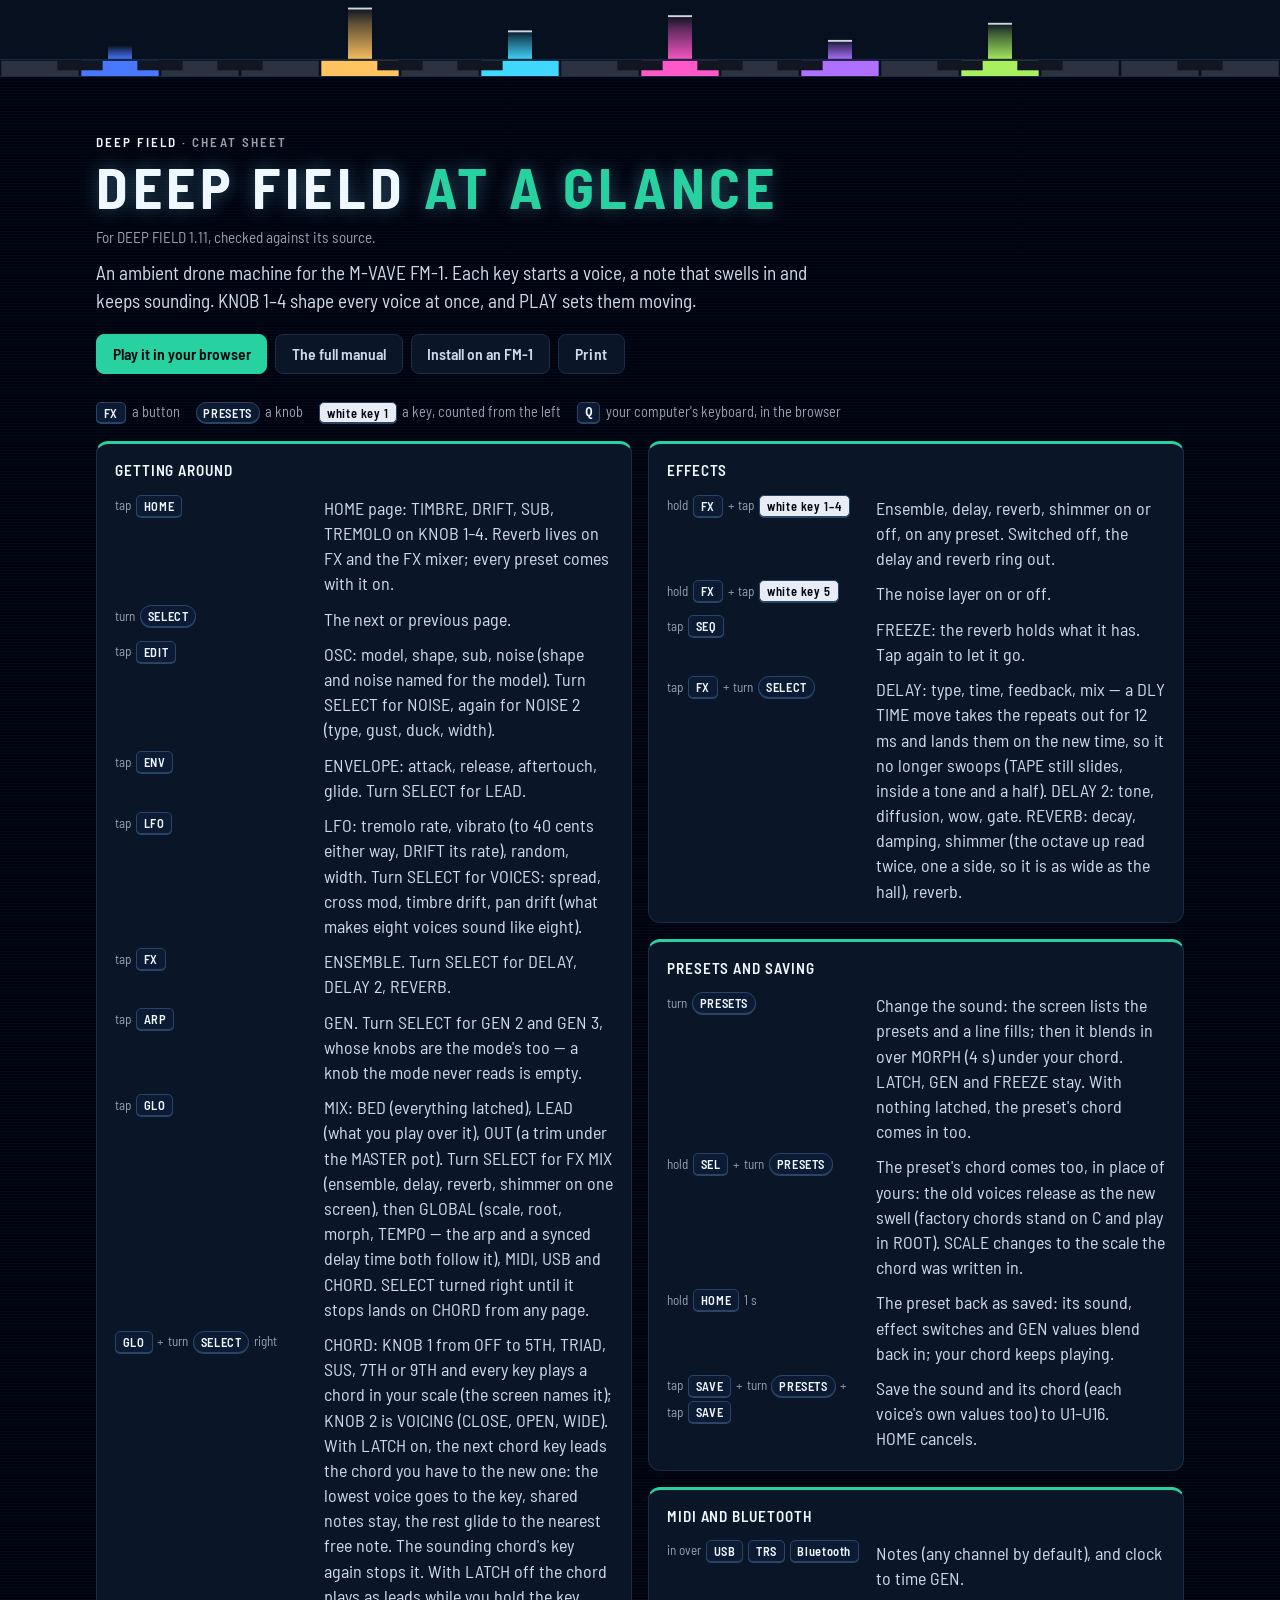
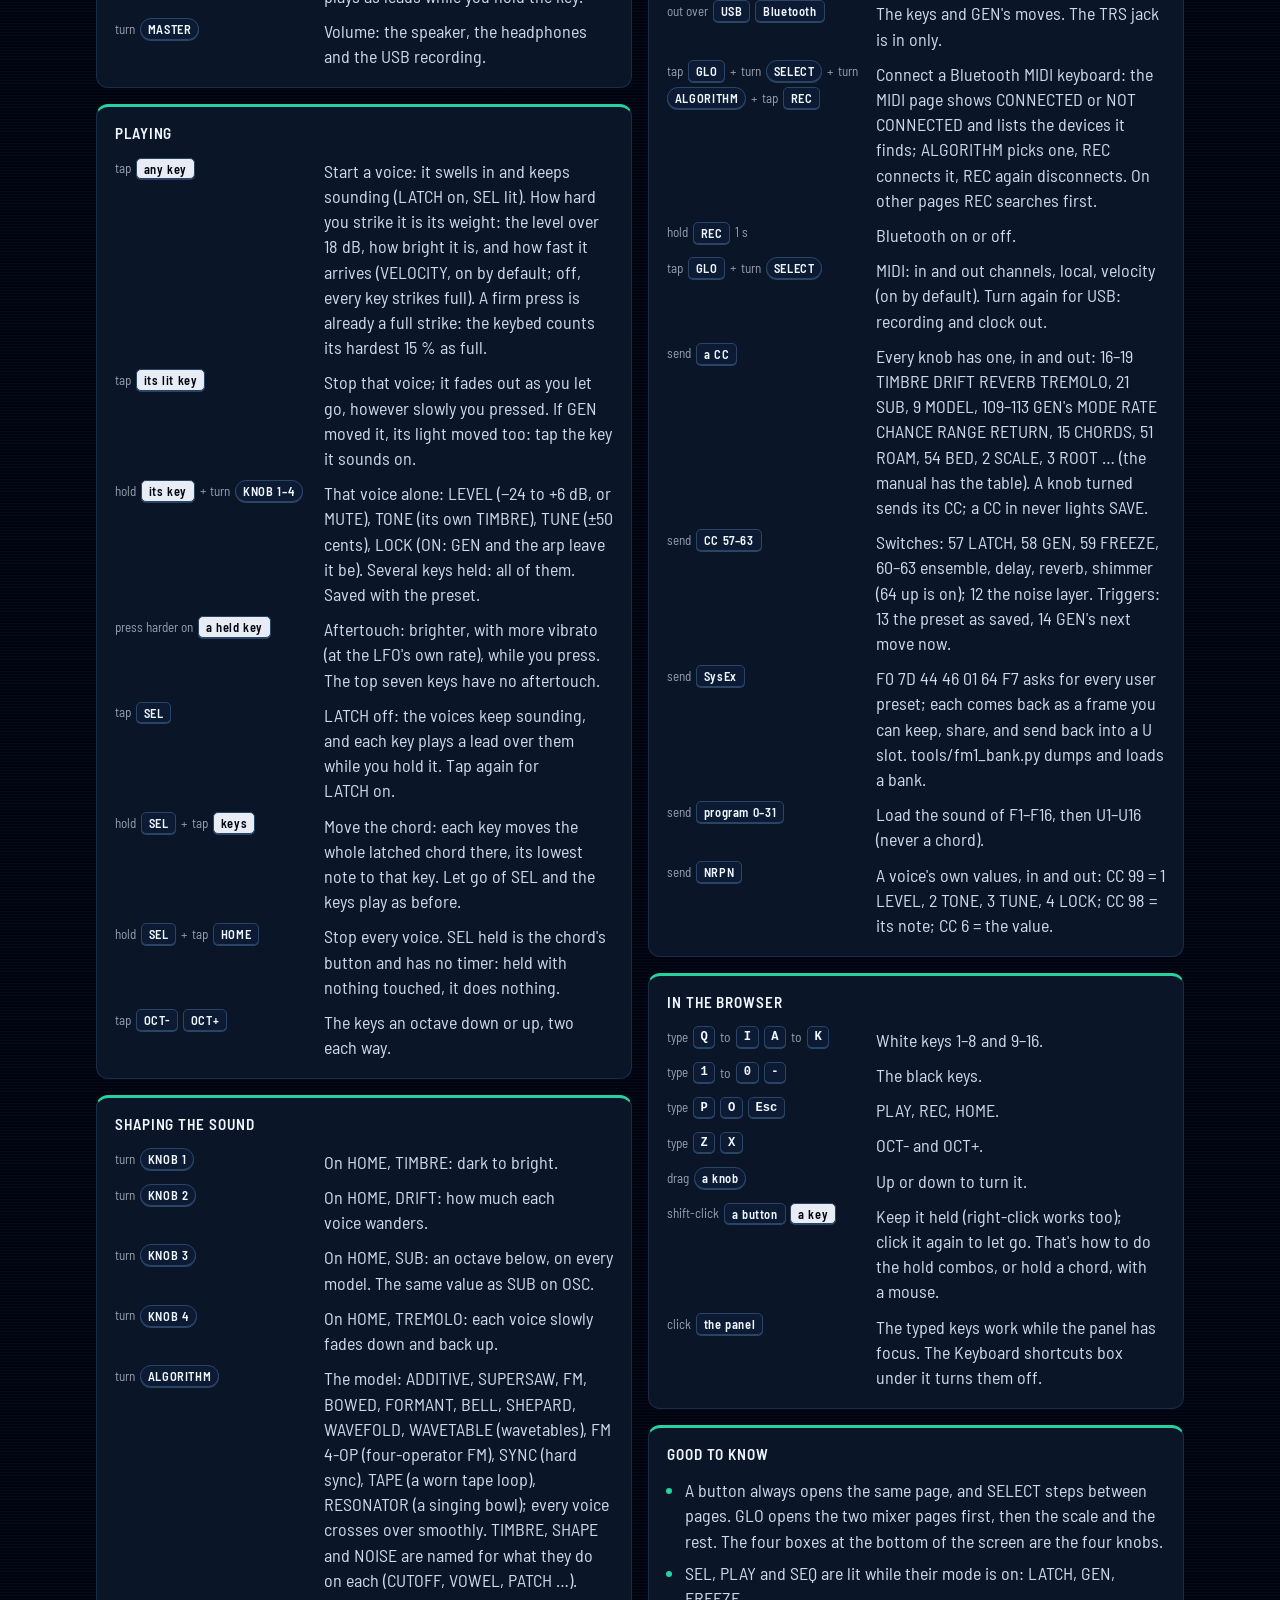
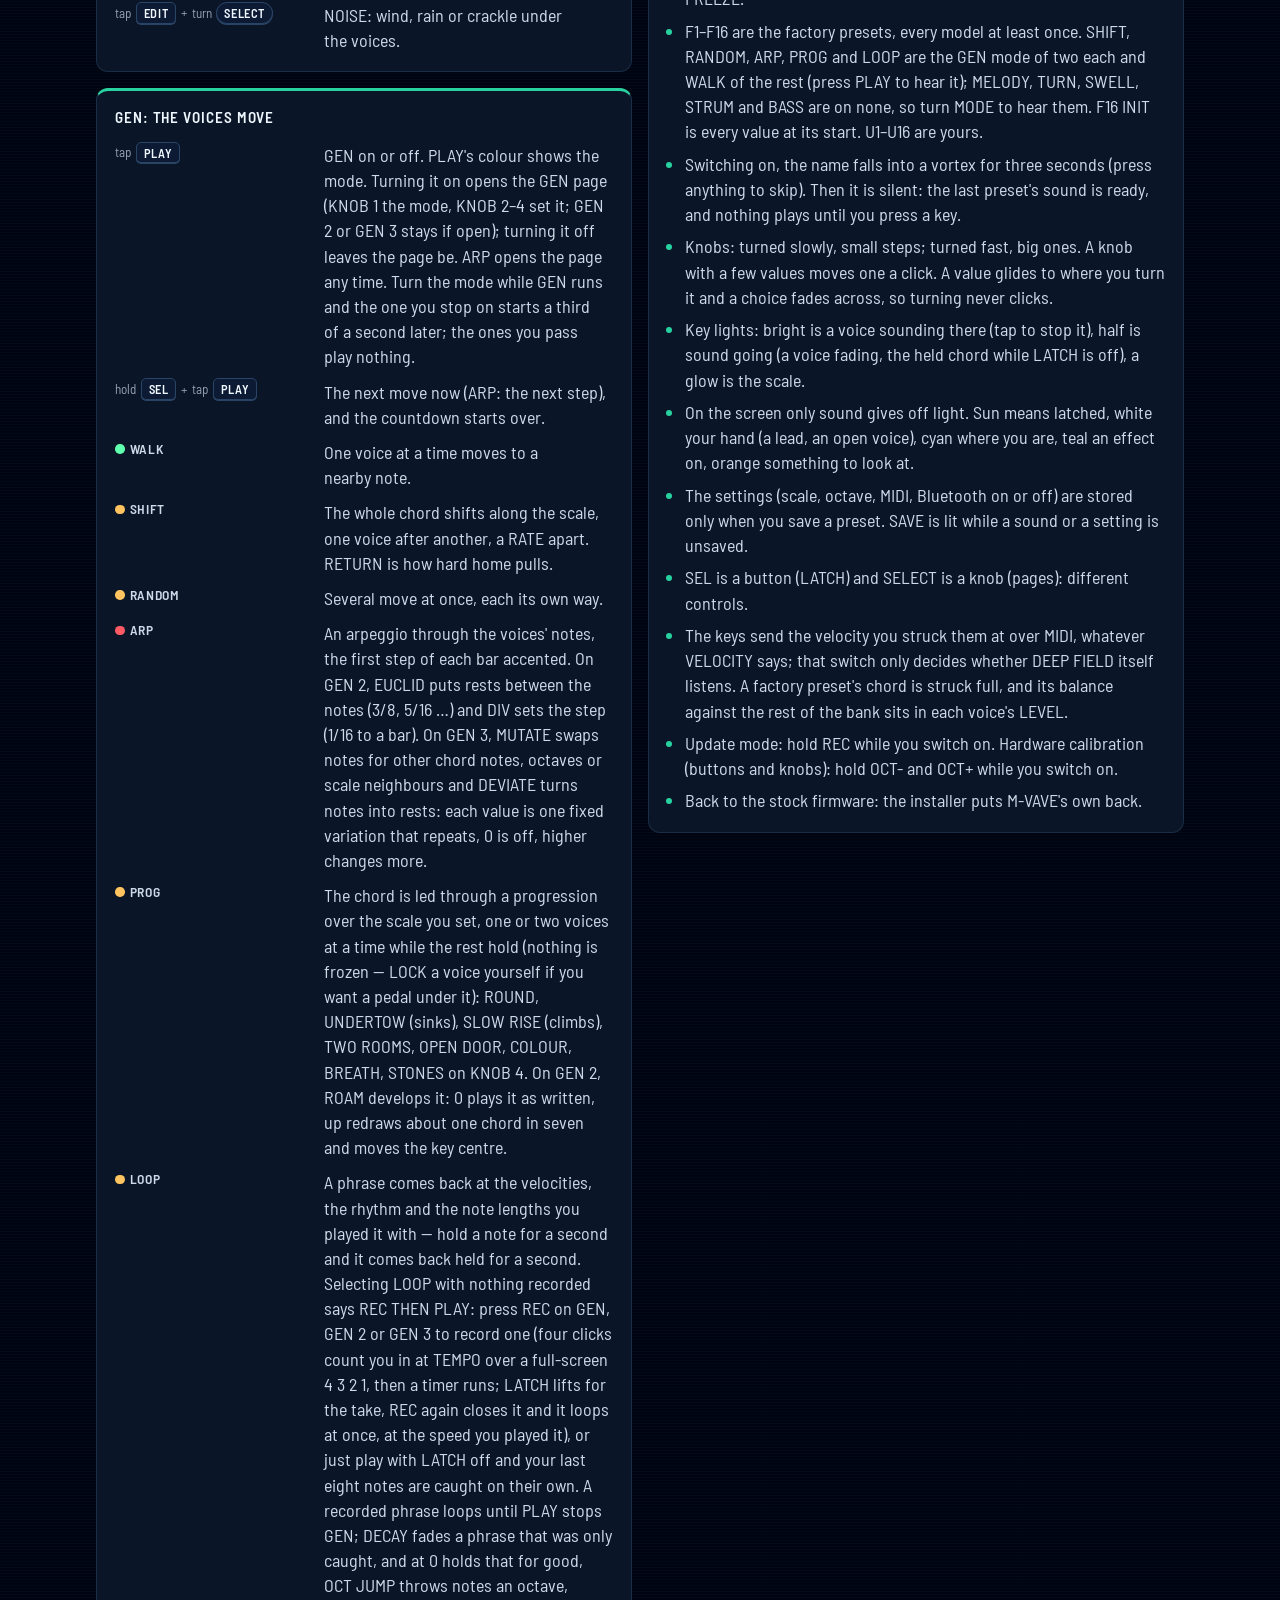
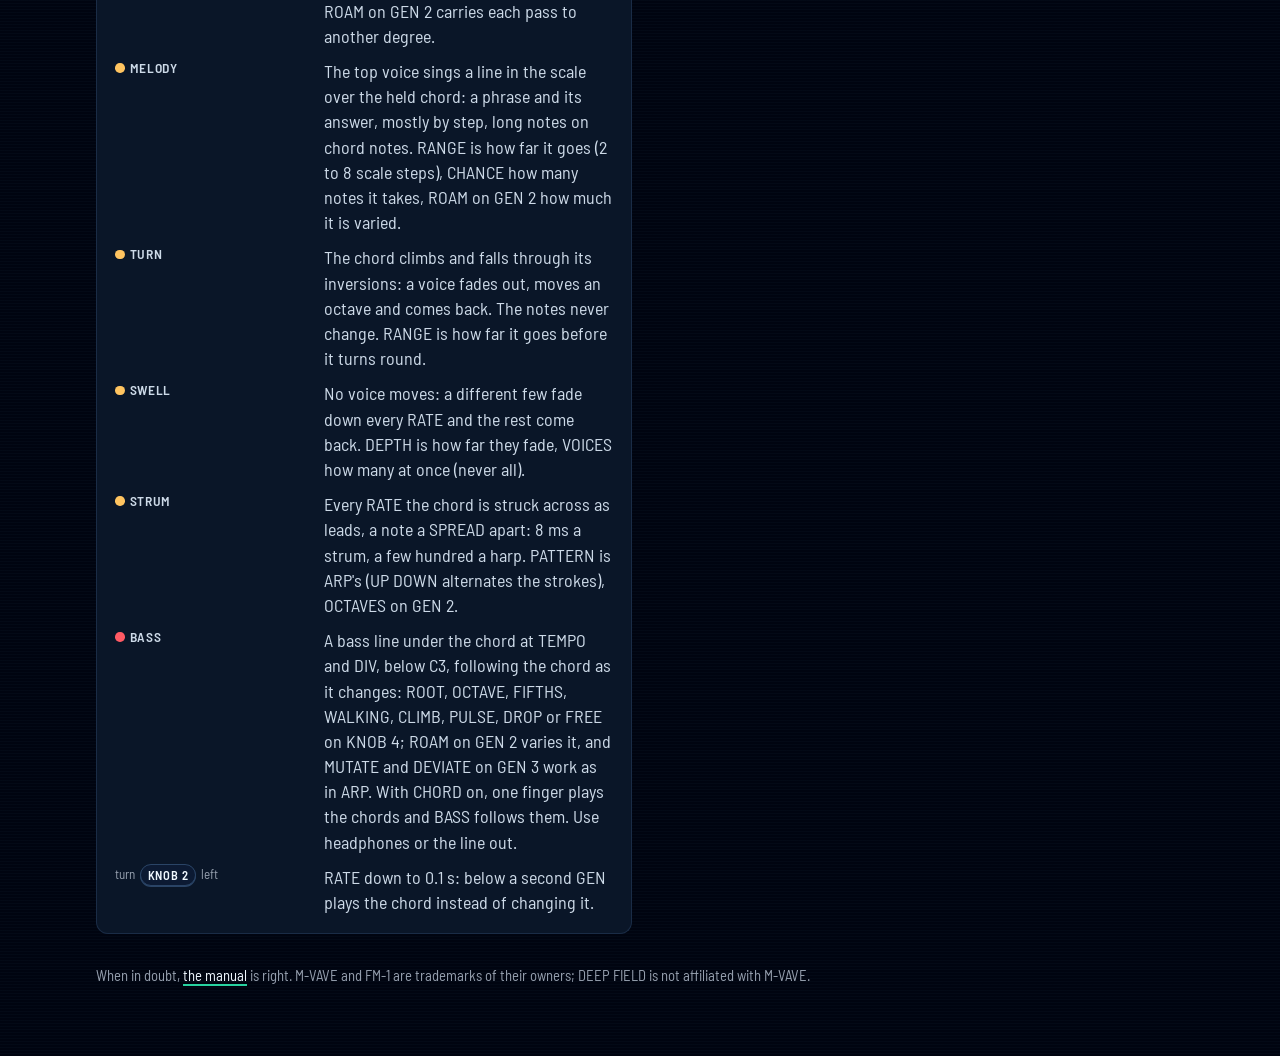
==== commit 94f33ae2: "Site for deepfield 1.11 (from d2746d4)" ====
--- a/cheatsheet/index.html
+++ b/cheatsheet/index.html
@@ -205,7 +205,7 @@
 <header>
   <p class="eyebrow"><a href="../">DEEP FIELD</a> · Cheat sheet</p>
   <h1>DEEP FIELD <span>at a glance</span></h1>
-  <p class="for">For DEEP FIELD 1.8, checked against its source.</p>
+  <p class="for">For DEEP FIELD 1.11, checked against its source.</p>
   <p class="lede">An ambient drone machine for the <span class="nw">M-VAVE FM-1</span>. Each key starts a voice, a note that
     swells in and keeps sounding. KNOB 1–4 shape every voice at once, and PLAY sets them moving.</p>
   <div class="actions">
@@ -241,9 +241,11 @@
     <dt><span class="v">tap</span><span class="c">FX</span></dt>
     <dd>ENSEMBLE. Turn SELECT for DELAY, DELAY 2, REVERB.</dd>
     <dt><span class="v">tap</span><span class="c">ARP</span></dt>
-    <dd>GEN. Turn SELECT for GEN 2, whose knobs are the mode's too &mdash; a knob the mode never reads is empty.</dd>
+    <dd>GEN. Turn SELECT for GEN 2 and GEN 3, whose knobs are the mode's too &mdash; a knob the mode never reads is empty.</dd>
     <dt><span class="v">tap</span><span class="c">GLO</span></dt>
-    <dd>MIX: BED (everything latched), LEAD (what you play over it), OUT (a trim under the MASTER pot). Turn SELECT for FX MIX (ensemble, delay, reverb, shimmer on one screen), then GLOBAL (scale, root, morph, TEMPO &mdash; the arp and a synced delay time both follow it), MIDI and USB.</dd>
+    <dd>MIX: BED (everything latched), LEAD (what you play over it), OUT (a trim under the MASTER pot). Turn SELECT for FX MIX (ensemble, delay, reverb, shimmer on one screen), then GLOBAL (scale, root, morph, TEMPO &mdash; the arp and a synced delay time both follow it), MIDI, USB and CHORD. SELECT turned right until it stops lands on CHORD from any page.</dd>
+    <dt><span class="c">GLO</span><span class="p">+</span><span class="v">turn</span><span class="c k">SELECT</span><span class="v">right</span></dt>
+    <dd>CHORD: KNOB 1 from OFF to 5TH, TRIAD, SUS, 7TH or 9TH and every key plays a chord in your scale (the screen names it); KNOB 2 is VOICING (CLOSE, OPEN, WIDE). With LATCH on, the next chord key leads the chord you have to the new one: the lowest voice goes to the key, shared notes stay, the rest glide to the nearest free note. The sounding chord's key again stops it. With LATCH off the chord plays as leads while you hold the key.</dd>
     <dt><span class="v">turn</span><span class="c k">MASTER</span></dt>
     <dd>Volume: the speaker, the headphones and the USB recording.</dd>
   </dl>
@@ -293,21 +295,31 @@
   <h2>GEN: the voices move</h2>
   <dl>
     <dt><span class="v">tap</span><span class="c">PLAY</span></dt>
-    <dd>GEN on or off. PLAY's colour shows the mode. Turning it on opens the GEN page (KNOB 1 the mode, KNOB 2–4 set it; GEN 2 stays if open); turning it off leaves the page be. ARP opens the page any time.</dd>
+    <dd>GEN on or off. PLAY's colour shows the mode. Turning it on opens the GEN page (KNOB 1 the mode, KNOB 2–4 set it; GEN 2 or GEN 3 stays if open); turning it off leaves the page be. ARP opens the page any time. Turn the mode while GEN runs and the one you stop on starts a third of a second later; the ones you pass play nothing.</dd>
     <dt><span class="v">hold</span><span class="c">SEL</span><span class="p">+</span><span class="v">tap</span><span class="c">PLAY</span></dt>
     <dd>The next move now (ARP: the next step), and the countdown starts over.</dd>
     <dt><span class="mode"><span class="dot g"></span> WALK</span></dt>
     <dd>One voice at a time moves to a nearby note.</dd>
     <dt><span class="mode"><span class="dot o"></span> SHIFT</span></dt>
-    <dd>The whole chord shifts along the scale, one voice after another. RETURN is how hard home pulls.</dd>
+    <dd>The whole chord shifts along the scale, one voice after another, a RATE apart. RETURN is how hard home pulls.</dd>
     <dt><span class="mode"><span class="dot o"></span> RANDOM</span></dt>
     <dd>Several move at once, each its own way.</dd>
     <dt><span class="mode"><span class="dot r"></span> ARP</span></dt>
-    <dd>An arpeggio through the voices' notes, the first step of each bar accented. On GEN 2, EUCLID puts rests between the notes (3/8, 5/16 …) and DIV sets the step (1/16 to a bar).</dd>
+    <dd>An arpeggio through the voices' notes, the first step of each bar accented. On GEN 2, EUCLID puts rests between the notes (3/8, 5/16 …) and DIV sets the step (1/16 to a bar). On GEN 3, MUTATE swaps notes for other chord notes, octaves or scale neighbours and DEVIATE turns notes into rests: each value is one fixed variation that repeats, 0 is off, higher changes more.</dd>
     <dt><span class="mode"><span class="dot o"></span> PROG</span></dt>
     <dd>The chord is led through a progression over the scale you set, one or two voices at a time while the rest hold (nothing is frozen &mdash; LOCK a voice yourself if you want a pedal under it): ROUND, UNDERTOW (sinks), SLOW RISE (climbs), TWO ROOMS, OPEN DOOR, COLOUR, BREATH, STONES on KNOB 4. On GEN 2, ROAM develops it: 0 plays it as written, up redraws about one chord in seven and moves the key centre.</dd>
     <dt><span class="mode"><span class="dot o"></span> LOOP</span></dt>
-    <dd>A phrase comes back at the velocities, the rhythm and the note lengths you played it with &mdash; hold a note for a second and it comes back held for a second. Selecting LOOP with nothing recorded says REC THEN PLAY: press REC on this page to record one (LATCH lifts for the take, REC again closes it and it loops at once, at the speed you played it), or just play with LATCH off and your last eight notes are caught on their own. DECAY fades it and at 0 holds it for good, recorded or caught (turned up, a caught phrase dies faster than a recorded one), OCT JUMP throws notes an octave, ROAM on GEN 2 carries each pass to another degree.</dd>
+    <dd>A phrase comes back at the velocities, the rhythm and the note lengths you played it with &mdash; hold a note for a second and it comes back held for a second. Selecting LOOP with nothing recorded says REC THEN PLAY: press REC on GEN, GEN 2 or GEN 3 to record one (four clicks count you in at TEMPO over a full-screen 4 3 2 1, then a timer runs; LATCH lifts for the take, REC again closes it and it loops at once, at the speed you played it), or just play with LATCH off and your last eight notes are caught on their own. A recorded phrase loops until PLAY stops GEN; DECAY fades a phrase that was only caught, and at 0 holds that for good, OCT JUMP throws notes an octave, ROAM on GEN 2 carries each pass to another degree.</dd>
+    <dt><span class="mode"><span class="dot o"></span> MELODY</span></dt>
+    <dd>The top voice sings a line in the scale over the held chord: a phrase and its answer, mostly by step, long notes on chord notes. RANGE is how far it goes (2 to 8 scale steps), CHANCE how many notes it takes, ROAM on GEN 2 how much it is varied.</dd>
+    <dt><span class="mode"><span class="dot o"></span> TURN</span></dt>
+    <dd>The chord climbs and falls through its inversions: a voice fades out, moves an octave and comes back. The notes never change. RANGE is how far it goes before it turns round.</dd>
+    <dt><span class="mode"><span class="dot o"></span> SWELL</span></dt>
+    <dd>No voice moves: a different few fade down every RATE and the rest come back. DEPTH is how far they fade, VOICES how many at once (never all).</dd>
+    <dt><span class="mode"><span class="dot o"></span> STRUM</span></dt>
+    <dd>Every RATE the chord is struck across as leads, a note a SPREAD apart: 8 ms a strum, a few hundred a harp. PATTERN is ARP's (UP DOWN alternates the strokes), OCTAVES on GEN 2.</dd>
+    <dt><span class="mode"><span class="dot r"></span> BASS</span></dt>
+    <dd>A bass line under the chord at TEMPO and DIV, below C3, following the chord as it changes: ROOT, OCTAVE, FIFTHS, WALKING, CLIMB, PULSE, DROP or FREE on KNOB 4; ROAM on GEN 2 varies it, and MUTATE and DEVIATE on GEN 3 work as in ARP. With CHORD on, one finger plays the chords and BASS follows them. Use headphones or the line out.</dd>
     <dt><span class="v">turn</span><span class="c k">KNOB 2</span><span class="v">left</span></dt>
     <dd>RATE down to 0.1 s: below a second GEN plays the chord instead of changing it.</dd>
   </dl>
@@ -331,7 +343,7 @@
   <h2>Presets and saving</h2>
   <dl>
     <dt><span class="v">turn</span><span class="c k">PRESETS</span></dt>
-    <dd>Change the sound: the screen lists the presets and a line fills; then it blends in over MORPH (4 s) under your chord. LATCH, GEN and FREEZE stay. PRESETS alone never brings a chord.</dd>
+    <dd>Change the sound: the screen lists the presets and a line fills; then it blends in over MORPH (4 s) under your chord. LATCH, GEN and FREEZE stay. With nothing latched, the preset's chord comes in too.</dd>
     <dt><span class="v">hold</span><span class="c">SEL</span><span class="p">+</span><span class="v">turn</span><span class="c k">PRESETS</span></dt>
     <dd>The preset's chord comes too, in place of yours: the old voices release as the new swell (factory chords stand on C and play in ROOT). SCALE changes to the scale the chord was written in.</dd>
     <dt><span class="v">hold</span><span class="c">HOME</span><span class="v">1 s</span></dt>
@@ -392,7 +404,7 @@
   <ul class="notes">
     <li>A button always opens the same page, and SELECT steps between pages. GLO opens the two mixer pages first, then the scale and the rest. The four boxes at the bottom of the screen are the four knobs.</li>
     <li>SEL, PLAY and SEQ are lit while their mode is on: LATCH, GEN, FREEZE.</li>
-    <li>F1–F16 are the factory presets, every model once and every GEN mode on two (press PLAY to hear it); F16 INIT is every value at its start. U1–U16 are yours.</li>
+    <li>F1–F16 are the factory presets, every model at least once. SHIFT, RANDOM, ARP, PROG and LOOP are the GEN mode of two each and WALK of the rest (press PLAY to hear it); MELODY, TURN, SWELL, STRUM and BASS are on none, so turn MODE to hear them. F16 INIT is every value at its start. U1–U16 are yours.</li>
     <li>Switching on, the name falls into a vortex for three seconds (press anything to skip). Then it is silent: the last preset's sound is ready, and nothing plays until you press a key.</li>
     <li>Knobs: turned slowly, small steps; turned fast, big ones. A knob with a few values moves one a click. A value glides to where you turn it and a choice fades across, so turning never clicks.</li>
     <li>Key lights: bright is a voice sounding there (tap to stop it), half is sound going (a voice fading, the held chord while LATCH is off), a glow is the scale.</li>
